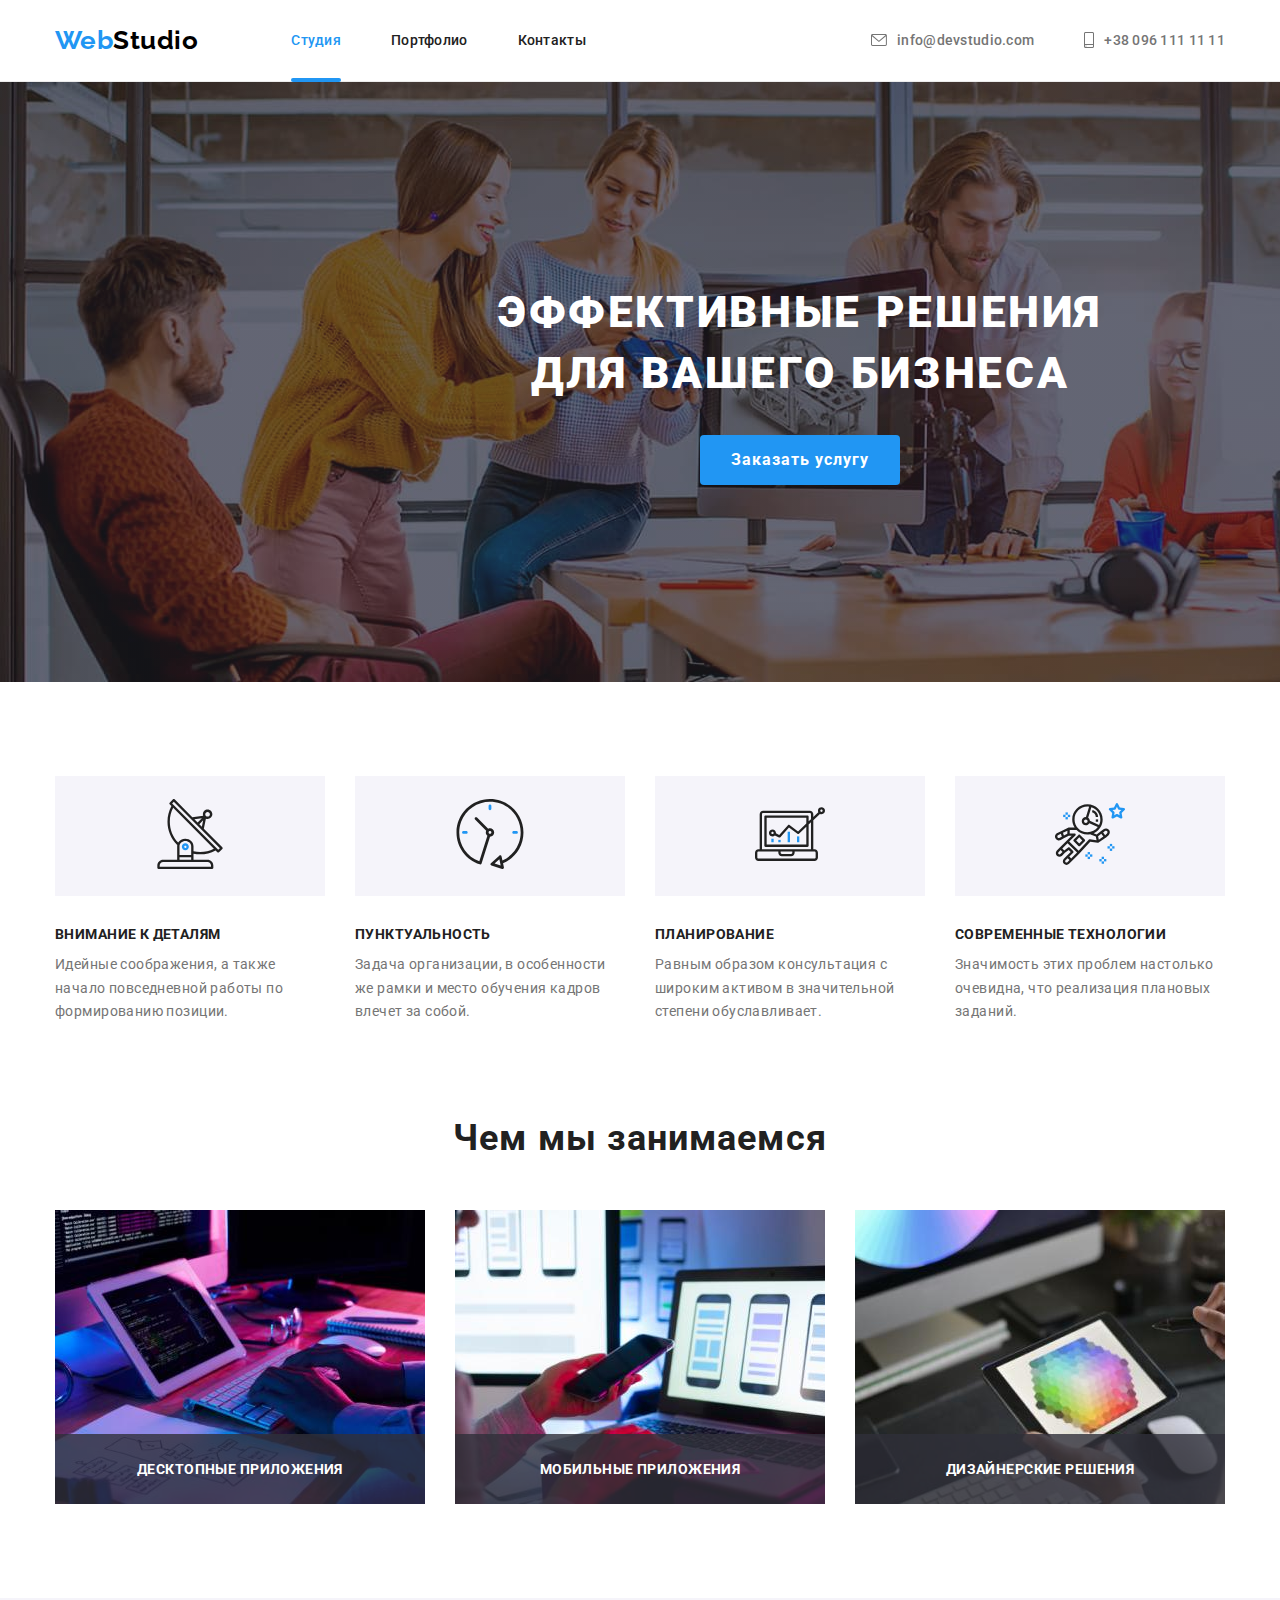
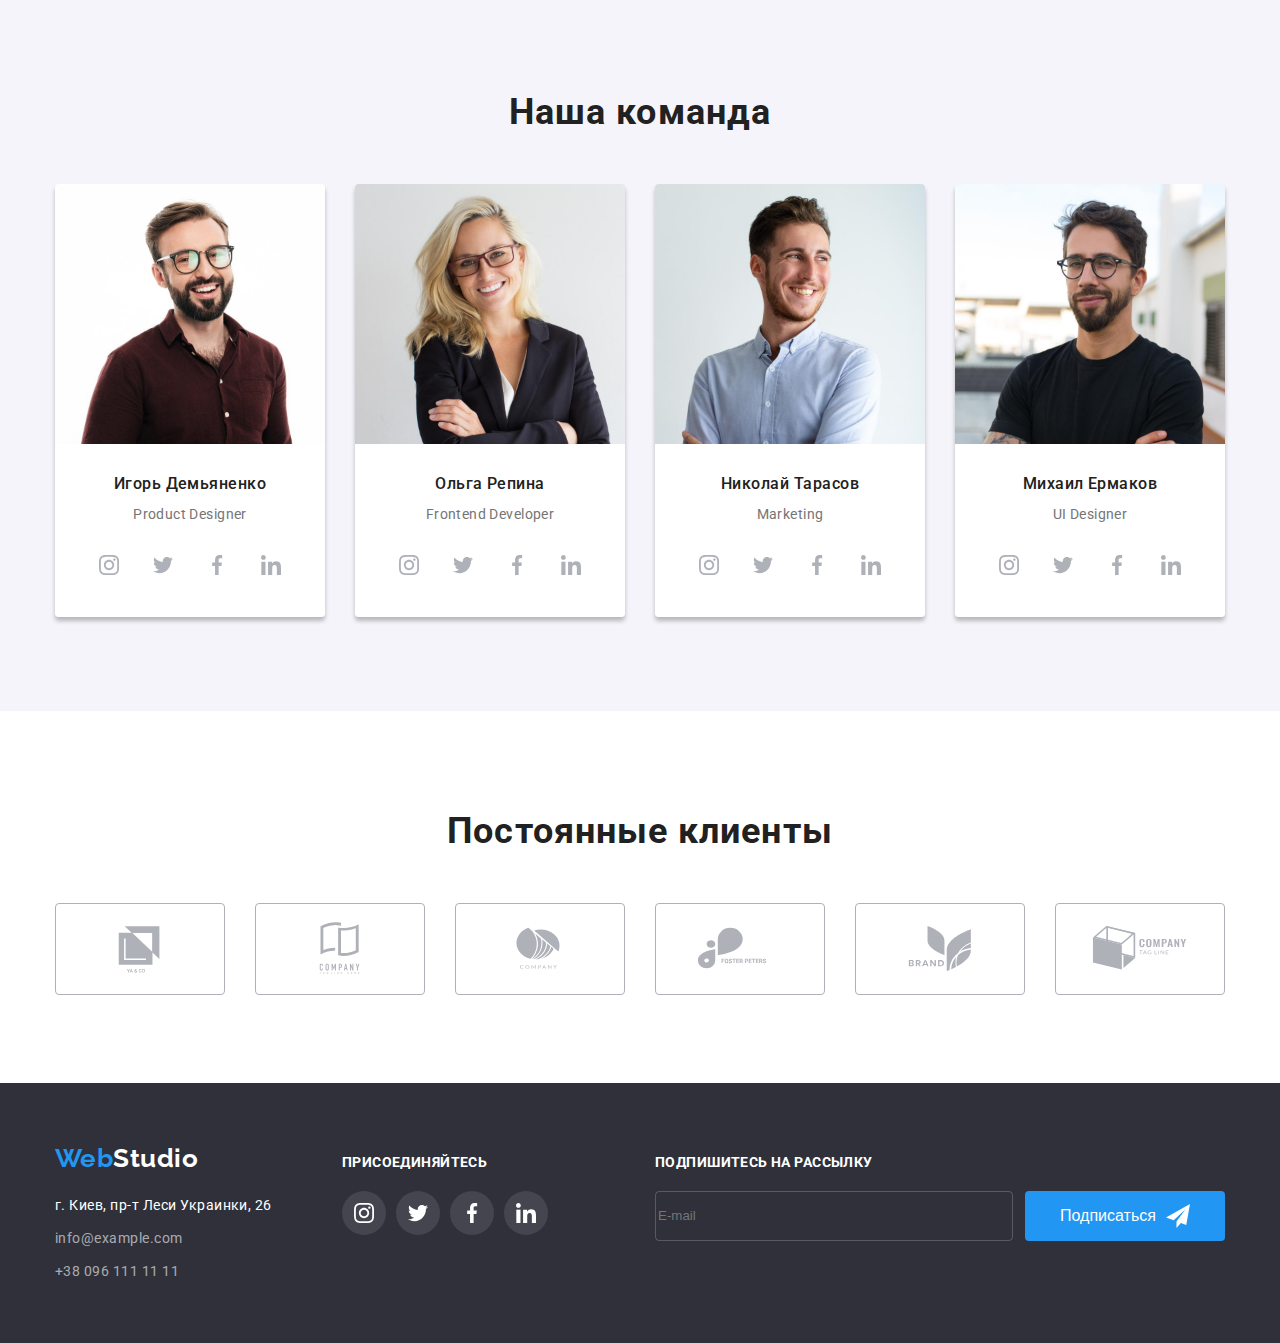
==== index.html @ 4e21cbdd "hw7 *** 1" ====
<!DOCTYPE html>
<html lang="ru">
<head>
  <meta charset="UTF-8">
  <meta http-equiv="X-UA-Compatible" content="IE=edge">
  <meta name="viewport" content="width=device-width, initial-scale=1.0">
  <title>Home work 2</title>
  <link rel="stylesheet" href="https://fonts.googleapis.com/css2?family=Raleway:wght@700&family=Roboto:wght@400;500;700;900&display=swap">
  <link rel="stylesheet" href="https://cdnjs.cloudflare.com/ajax/libs/modern-normalize/1.1.0/modern-normalize.min.css" 
  integrity="sha512-wpPYUAdjBVSE4KJnH1VR1HeZfpl1ub8YT/NKx4PuQ5NmX2tKuGu6U/JRp5y+Y8XG2tV+wKQpNHVUX03MfMFn9Q==" 
  crossorigin="anonymous" referrerpolicy="no-referrer" />
  <link rel="stylesheet" href="./css/main.min.css">
</head>

<body class="page">
  <!--Шапка сайта -->
  <header class="header">
    <div class="container logo-head">
      <a href="./index.html" class="logo link logo-header"
      >Web<span lang="en" class="top-logo">Studio</span>
      </a>
      <nav class="nav">
        <ul class="site-nav list">
          <li class="site-nav__item"> <a href="./index.html" class="site-nav__studio link current"> Студия</a> </li>
          <li class="site-nav__item"> <a href="./portfolio.html" class="site-nav__portfolio link"> Портфолио</a> </li>
          <li class="site-nav__item"> <a href="" class="site-nav__contacts link"> Контакты</a> </li>
        </ul>
      </nav>
      <ul class="auth-nav list">
        <li class="auth-nav__item"> <a href="mailto:info@devstudio.com" 
                target="_blank" rel="noopener noreferrer"
                class="auth-nav__first-mail link"><svg class="mail-icon" width="16" height="12">
                  <use href="./images/icons.svg#icon-envelope"></use>
                </svg> info@devstudio.com</a> 
        </li>
        <li class="auth-nav__item"> <a href="tel:+380961111111" 
                class="auth-nav__phone link"><svg class="phone-icon" width="10" height="16" viewBox="0 0 10 16" fill="none" xmlns="http://www.w3.org/2000/svg">
                  <path
                    d="M8.5 0H1.5C0.672848 0 0 0.672848 0 1.5V14.5C0 15.3272 0.672848 16 1.5 16H8.5C9.32715 16 10 15.3272 10 14.5V1.5C10 0.672848 9.32715 0 8.5 0ZM1.5 1H8.5C8.77588 1 9 1.22412 9 1.5V12H1V1.5C1 1.22412 1.22412 1 1.5 1ZM8.5 15H1.5C1.22412 15 1 14.7759 1 14.5V13H9V14.5C9 14.7759 8.77588 15 8.5 15Z"
                     />
                  <path
                    d="M2.35355 13.7389C2.54882 13.9213 2.54882 14.2169 2.35355 14.3992C2.15828 14.5816 1.84172 14.5816 1.64645 14.3992C1.45118 14.2169 1.45118 13.9213 1.64645 13.7389C1.84172 13.5566 2.15828 13.5566 2.35355 13.7389Z"
                     />
                </svg>  +38 096 111 11 11</a> 
        </li>
      </ul>
    </div>
  </header>

  <!-- ---------- Hero ------ -->
  <main>
    <section class="section hero">
      <div class="container">
        <h1 class="hero__title">
          Эффективные решения
          для вашего бизнеса
        </h1>
        <button type="button" class="hero__button pointer" data-modal-open>Заказать услугу</button>
    </section>

    <!-------------- Особенности-->
    <section class="section property">
      <div class="container">
        <h2 class="visually-hidden">Property</h2>
        <ul class="properties list">
          <li class="item">
            <div class="property-item">
              <div class="property-link">
                <svg class="property-icon" width="70" height="70">
                  <use href="./images/icons.svg#icon-antenna-1"></use>
                </svg>
              </div>
            </div>
            <h3 class="title-description">Внимание к деталям</h3>
            <p class="section-content">Идейные соображения, а также
              начало повседневной работы по
              формированию позиции.
            </p>
          </li>
          <li class="item">
            <div class="property-item">
              <div class="property-link">
                <svg class="property-icon" width="70" height="70">
                  <use href="./images/icons.svg#icon-clock-1"></use>
                </svg>
              </div>
            </div>
            <h3 class="title-description">Пунктуальность</h3>
            <p class="section-content">Задача организации, в особенности
              же рамки и место обучения кадров
              влечет за собой.
            </p>
          </li>
          <li class="item">
            <div class="property-item">
              <div class="property-link">
                <svg class="property-icon" width="70" height="70">
                  <use href="./images/icons.svg#icon-diagram-1"></use>
                </svg>
              </div>
            </div>
            <h3 class="title-description">Планирование</h3>
            <p class="section-content"> Равным образом консультация с
              широким активом в значительной
              степени обуславливает.
            </p>
          </li>
          <li class="item">
            <div class="property-item">
              <div class="property-link">
                <svg class="property-icon" width="70" height="70">
                  <use href="./images/icons.svg#icon-astronaut-1"></use>
                </svg>
              </div>
            </div>
            <h3 class="title-description">Современные технологии</h3>
            <p class="section-content"> Значимость этих проблем настолько
              очевидна, что реализация плановых
              заданий.
            </p>
          </li>
        </ul>
      </div>
    </section>

    <!--------------- Чем занимаемся-->
    <section class="section photos">
      <div class="container">
        <h2 class="section images title-features"> Чем мы занимаемся</h2>
        <ul class="features list">
          <li class="item">
             <img src="./images/firstbox.jpg" width="370" height="294" alt="Рабочий стол"> 
            <div class="features-text-box">
              <p class="features-text">Десктопные приложения</p>
            </div>
          </li>
          <li class="item"> 
            <img src="./images/secondbox.jpg" width="370" height="294" alt="Ноутбук"> 
            <div class="features-text-box">
              <p class="features-text">Мобильные приложения</p>
            </div>
          </li>
          <li class="item">
            <img src="./images/thirdbox.jpg" width="370" height="294" alt="Планшет"> 
            <div class="features-text-box">
              <p class="features-text">Дизайнерские решения</p>
            </div>
          </li>
        </ul>
      </div>
    </section>

    <!---------------- Наша команда-->
    <section class="section team">
      <div class="container">
        <h2 class="section title list-team"> Наша команда</h2>
        <ul class="employees list">
          <li class="item">            
              <img src="./images/demyanenco.jpg" width="270" alt="Фото Демьяненко">
            <div class="signature">

              <h3 class="title-team">Игорь Демьяненко</h3>
              <p lang="en" class="section-content profession">Product Designer</p>
              <ul class="team-social-list list">
                <li class="team-social-item">
                  <a href="" class="social-link">
                    <svg  class="social-icon" width="20" height="20">
                      <use 
                        href="./images/icons.svg#icon-instagram"
                      ></use>
                    </svg>
                  </a>
                </li>
                <li class="team-social-item">
                  <a href="" class="social-link">
                    <svg class="social-icon" width="20" height="20">
                      <use href="./images/icons.svg#icon-twitter"></use>
                    </svg>
                  </a>
                </li>
                <li class="team-social-item">
                  <a href="" class="social-link">
                    <svg class="social-icon" width="20" height="20">
                      <use href="./images/icons.svg#icon-facebook"></use>
                    </svg>
                  </a>
                </li>
                <li class="team-social-item">
                  <a href="" class="social-link">
                    <svg class="social-icon" width="20" height="20">
                      <use href="./images/icons.svg#icon-linkedin"></use>
                    </svg>
                  </a>
                </li>
              </ul>
            </div>
          </li>

          <li class="item">            
              <img src="./images/repina.jpg" width="270" alt="Фото Репина">
            <div class="signature">
              <h3 class="title-team">Ольга Репина</h3>
              <p lang="en" class="section-content profession">Frontend Developer</p>
              <ul class="team-social-list list">
                <li class="team-social-item">
                  <a href="" class="social-link">
                    <svg class="social-icon" width="20" height="20">
                      <use href="./images/icons.svg#icon-instagram"></use>
                    </svg>
                  </a>
                </li>
                <li class="team-social-item">
                  <a href="" class="social-link">
                    <svg class="social-icon" width="20" height="20">
                      <use href="./images/icons.svg#icon-twitter"></use>
                    </svg>
                  </a>
                </li>
                <li class="team-social-item">
                  <a href="" class="social-link">
                    <svg class="social-icon" width="20" height="20">
                      <use href="./images/icons.svg#icon-facebook"></use>
                    </svg>
                  </a>
                </li>
                <li class="team-social-item">
                  <a href="" class="social-link">
                    <svg class="social-icon" width="20" height="20">
                      <use href="./images/icons.svg#icon-linkedin"></use>
                    </svg>
                  </a>
                </li>
              </ul>
            </div>
          </li>

          <li class="item">            
              <img src="./images/tarasov.jpg" width="270" alt="Фото Тарасов">
            <div class="signature">
              <h3 class="title-team">Николай Тарасов</h3>
              <p lang="en" class="section-content profession">Marketing</p>
              <ul class="team-social-list list">
                <li class="team-social-item">
                  <a href="" class="social-link">
                    <svg class="social-icon" width="20" height="20">
                      <use href="./images/icons.svg#icon-instagram"></use>
                    </svg>
                  </a>
                </li>
                <li class="team-social-item">
                  <a href="" class="social-link">
                    <svg class="social-icon" width="20" height="20">
                      <use href="./images/icons.svg#icon-twitter"></use>
                    </svg>
                  </a>
                </li>
                <li class="team-social-item">
                  <a href="" class="social-link">
                    <svg class="social-icon" width="20" height="20">
                      <use href="./images/icons.svg#icon-facebook"></use>
                    </svg>
                  </a>
                </li>
                <li class="team-social-item">
                  <a href="" class="social-link">
                    <svg class="social-icon" width="20" height="20">
                      <use href="./images/icons.svg#icon-linkedin"></use>
                    </svg>
                  </a>
                </li>
              </ul>
            </div>
          </li>

          <li class="item">            
              <img src="./images/ermakov.jpg" width="270" alt="Фото Ермаков">
            <div class="signature">
              <h3 class="title-team">Михаил Ермаков</h3>
              <p lang="en" class="section-content profession">UI Designer</p>
              <ul class="team-social-list list">
                <li class="team-social-item">
                  <a href="" class="social-link">
                    <svg class="social-icon" width="20" height="20">
                      <use href="./images/icons.svg#icon-instagram"></use>
                    </svg>
                  </a>
                </li>
                <li class="team-social-item">
                  <a href="" class="social-link">
                    <svg class="social-icon" width="20" height="20">
                      <use href="./images/icons.svg#icon-twitter"></use>
                    </svg>
                  </a>
                </li>
                <li class="team-social-item">
                  <a href="" class="social-link">
                    <svg class="social-icon" width="20" height="20">
                      <use href="./images/icons.svg#icon-facebook"></use>
                    </svg>
                  </a>
                </li>
                <li class="team-social-item">
                  <a href="" class="social-link">
                    <svg class="social-icon" width="20" height="20">
                      <use href="./images/icons.svg#icon-linkedin"></use>
                    </svg>
                  </a>
                </li>
              </ul>
            </div>
          </li>
        </ul>
      </div>
    </section>
  </main>

  <section class="customers section">
    <div class="container">
      <div class="customers-box">
      <h2 class="title__customers">Постоянные клиенты</h2>
      <ul class="customers__list list">
        <li class="customers__item">
          <a href="" class="customers__link">
            <svg class="customers__icon" width="106" height="60">
              <use href="./images/icons.svg#icon-Logo1"></use>
            </svg>
          </a>
        </li>
        <li class="customers__item">
          <a href="" class="customers__link">
            <svg class="customers__icon" width="106" height="60">
              <use href="./images/icons.svg#icon-Logo2"></use>
            </svg>
          </a>
        </li>
        <li class="customers__item">
          <a href="" class="customers__link">
            <svg class="customers__icon" width="106" height="60">
              <use href="./images/icons.svg#icon-Logo3"></use>
            </svg>
          </a>
        </li>
        <li class="customers__item">
          <a href="" class="customers__link">
            <svg class="customers__icon" width="106" height="60">
              <use href="./images/icons.svg#icon-Logo4"></use>
            </svg>
          </a>
        </li>
        <li class="customers__item">
          <a href="" class="customers__link">
            <svg class="customers__icon" width="106" height="60">
              <use href="./images/icons.svg#icon-Logo5"></use>
            </svg>
          </a>
        </li>
        <li class="customers__item">
          <a href="" class="customers__link">
            <svg class="customers__icon" width="106" height="60">
              <use href="./images/icons.svg#icon-Logo6"></use>
            </svg>
          </a>
        </li>
      </ul>
      </div>
    </div>
  </section>


  <!------------------------------------- Подвал----------->
  <footer class="footer">
    <div class="container bottom">

      <div class="address-box">
        <a href="./index.html" class="logo link logo-footer">Web<span class="down logo link">Studio</span></a>
        <address>
          <ul class="address list">
            <li class="address__item city"> г. Киев, пр-т Леси Украинки, 26 </li>
            <li class="address__item"> <a href="mailto:info@example.com" class="mail link">info@example.com</a> </li>
            <li class="address__item"> <a href="tel:+380961111111" class="phone link"> +38 096 111 11 11</a> </li>
          </ul>
        </address>
      </div>

      <div class="connect">
        <p class="title__connect">присоединяйтесь</p>
        <ul class="team-social-list list">
          <li class="footer-social-item">
            <a href="" class="footer-social-link">
              <svg class="footer-social-icon" width="20" height="20">
                <use href="./images/icons.svg#icon-instagram"></use>
              </svg>
            </a>
          </li>
          <li class="footer-social-item">
            <a href="" class="footer-social-link">
              <svg class="footer-social-icon" width="20" height="20">
                <use href="./images/icons.svg#icon-twitter"></use>
              </svg>
            </a>
          </li>
          <li class="footer-social-item">
            <a href="" class="footer-social-link">
              <svg class="footer-social-icon" width="20" height="20">
                <use href="./images/icons.svg#icon-facebook"></use>
              </svg>
            </a>
          </li>
          <li class="footer-social-item">
            <a href="" class="footer-social-link">
              <svg class="footer-social-icon" width="20" height="20">
                <use href="./images/icons.svg#icon-linkedin"></use>
              </svg>
            </a>
          </li>
        </ul>
      </div>

      <section class="online">
        <p class="title__online">Подпишитесь на рассылку</p>
        <form action="#" class="online-form">
          <input 
            type="email" 
            name="online-mail"
            class="online-input"
            placeholder="E-mail"
            required          
          >
          <button type="submit" class="online-button">
            Подписаться<svg class="online-button-icon"
              width="24"
              height="24"
             ><use
                href="./images/icons.svg#icon-icon-send"
             >
             </use>
            </svg>
          </button>            
        </form>
      </section>


    </div>
  </footer>


<!---------------- Backdrop --------->
  <div class="backdrop is-hidden" data-modal>
    <div class="modal">
      <button type="button" class="modal-close-button" data-modal-close>
        <a href="" class="modal-close-button-link">
          <svg class="icon-close" width="30" height="30">
            <use href="./images/icons.svg#icon-close"></use>
          </svg>
        </a>
      </button>
      <p class="modal-title">Оставьте свои данные, мы вам перезвоним</p>

      <form action="#" class="modal-form">
        <div class="modal-form-field">
          <label for="user-name" class="modal-input-text">Имя</label>
          <div class="modal-input-wrap">
            <input 
              type="text"
              minlength="2"
              name="user-name"
              class="modal-input"
              required
              id="user-name"              
            />
            <svg class="input-icon" width="18" height="18"> 
              <use
                href="./images/icons.svg#icon-person-black-18dp-1"
              ></use>
            </svg>
          </div>
        </div>

        <div class="modal-form-field">
          <label for="user-phone" class="modal-input-text">Телефон</label>
          <div class="modal-input-wrap">
            <input 
              type="tel" 
              name="user-phone" 
              class="modal-input" 
              required 
              id="user-phone" 
            />
            <svg class="input-icon" width="18" height="18">
              <use href="./images/icons.svg#icon-phone-black-18dp-1"></use>
            </svg>
          </div>          
        </div>

        <div class="modal-form-field">
          <label for="user-email" class="modal-input-text">Почта</label>
          <div class="modal-input-wrap">
            <input 
              type="email" 
              name="user-email" 
              class="modal-input" 
              required 
              id="user-email" 
            />
            <svg class="input-icon" width="18" height="18">
              <use href="./images/icons.svg#icon-email-black-18dp-1"></use>
            </svg>
          </div>
        </div>

        <div class="modal-form-field">
          <label for="user-text" class="modal-input-text">Комментарий</label>
          <div class="modal-input-wrap">
            <textarea 
              name="user-text" 
              class="modal-text" 
              required 
              id="user-text" 
              placeholder="Введите текст"
            ></textarea>
          </div>
        </div>

        <div class="modal-form-field check-wrap">
          <input 
            type="checkbox" 
            name="policy"
            id="modal-check"
            class="modal-check visually-hidden"
          />
          <label for="modal-check" 
          class="modal-check-text">
          <span><svg class="icon-check" width="16" height="15">
              <use href="./images/icons.svg#icon-check"></use>
            </svg>
          </span>
           <p class="modal-check-text">
               Соглашаюсь с рассылкой и принимаю  </p>
           <a href="" class="modal-check-link link"> Условия договора</a>

          </label>
        </div>

        <button type="submit" class="modal-submit-button">
          Отправить
        </button>

      </form>
    </div>
  </div>

  <script src="./js/modal.js"></script>
</body>
</html>
---- css/main.min.css ----
:root{--primary-text-color: #757575;--title-text-color: #212121;--accent-color: #ffffff;--background-color: #f5f4fa;--accent-text-color: #2196f3;--background-hero: #2f303a;--address-color: #c4c4c4;--logo-color: #000000;--header-border: #ececec;--address-color: rgba(255, 255, 255, 0.6);--social-link-color: #afb1b8;--button-shadow: rgba(0, 0, 0, 0.25);--footer-social-link-color: rgba(255, 255, 255, 0.1);--input-form-border: rgba(255, 255, 255, 0.2);--time-duration: 500ms;--features-background-color: rgba(47, 48, 58, 0.8);--top-box-color: rgba(33, 150, 243, 0.9);--backdrop-color: rgba(0, 0, 0, 0.2)}.visually-hidden{position:absolute;width:1px;height:1px;margin:-1px;border:0;padding:0;white-space:nowrap;clip-path:inset(100%);clip:rect(0 0 0 0);overflow:hidden}html{box-sizing:border-box}*,*::before,*::after{box-sizing:inherit}input:-webkit-autofill,input:-webkit-autofill:hover,input:-webkit-autofill:focus,input:-webkit-autofill:active{transition:background-color 5000s ease-in-out 0s;-webkit-box-shadow:0 0 0px 1000px #fff inset}p,h1,h2,h3,h4,h5,h6{margin:0}img{display:block;max-width:100%;height:auto}.list{list-style:none;padding:0;margin:0}.page{margin:0;background-color:var(--accent-color);color:var(--primary-text-color);font-family:Roboto, sans-serif;font-style:normal;letter-spacing:0.03em}.container{text-align:center;width:1200px;margin:0px auto;padding:0 15px}.title{color:var(--title-text-color);font-weight:700;font-size:18px;line-height:2;letter-spacing:0.06em}.team-social-list{display:flex;justify-content:center}.team-social-item{background-color:var(--accent-color);width:44px;height:44px;border-radius:50%;transition:background-color var(--time-duration) cubic-bezier(0.4, 0, 0.2, 1)}.team-social-item+.team-social-item{margin-left:10px}.social-link{width:100%;height:100%;display:flex;align-items:center;justify-content:center;border-radius:50%;transition:color var(--time-duration) cubic-bezier(0.4, 0, 0.2, 1),background-color var(--time-duration) cubic-bezier(0.4, 0, 0.2, 1)}.social-link:hover,.social-link:focus{background-color:var(--accent-text-color)}.social-link:hover .social-icon,.social-link:focus .social-icon{fill:var(--accent-color)}.social-icon{fill:var(--social-link-color);transition:fill var(--time-duration) cubic-bezier(0.4, 0, 0.2, 1)}.customers{justify-content:center;padding-top:100px;padding-bottom:88px}.title__customers{color:var(--title-text-color);font-weight:700;font-size:36px;line-height:1.16;letter-spacing:.03em;margin-bottom:50px}.customers__list{display:flex;justify-content:center}.customers__item{background-color:var(--accent-color);width:170px;height:92px;border:1px solid var(--social-link-color);box-sizing:border-box;border-radius:4px;transition:color var(--time-duration) cubic-bezier(0.4, 0, 0.2, 1)}.customers__item:hover,.customers__item:focus{border:1px solid var(--accent-text-color);box-sizing:border-box;border-radius:4px}.customers__item+.customers__item{margin-left:30px}.customers__link{width:100%;height:100%;display:flex;align-items:center;justify-content:center;transition:color var(--time-duration) cubic-bezier(0.4, 0, 0.2, 1)}.customers__link:hover,.customers__link:focus{background-color:var(--accent-color)}.customers__link:hover .customers__icon,.customers__link:focus .customers__icon{fill:var(--accent-text-color)}.customers__icon{fill:var(--social-link-color);transition:fill var(--time-duration) cubic-bezier(0.4, 0, 0.2, 1)}.header{border-bottom:1px solid var(--header-border)}.logo-head{display:flex;align-items:center}.link{text-decoration:none;color:inherit;transition:color var(--time-duration) cubic-bezier(0.4, 0, 0.2, 1)}.logo{color:var(--accent-text-color);font-weight:700;font-size:26px;line-height:1.2;font-family:Raleway, sans-serif;transition:color var(--time-duration) cubic-bezier(0.4, 0, 0.2, 1)}.logo:hover{color:var(--accent-text-color)}.top-logo{color:var(--logo-color)}.logo-header .logo{padding-top:24px;padding-bottom:24px}.down,.city{color:var(--accent-color)}.nav{margin-left:93px}.site-nav{display:flex;color:var(--title-text-color);font-weight:500;font-size:14px;line-height:1.2;letter-spacing:.02em;transition:color var(--time-duration) cubic-bezier(0.4, 0, 0.2, 1)}.site-nav__item+.site-nav__item{margin-left:50px}.site-nav__studio,.site-nav__portfolio,.site-nav__contacts{color:var(--title-text-color);padding-top:32px;padding-bottom:32px;display:block;transition:color var(--time-duration) cubic-bezier(0.4, 0, 0.2, 1)}.site-nav .link{position:relative}.site-nav .link:hover,.site-nav .link:focus,.site-nav .link.current{color:var(--accent-text-color)}.site-nav .link.current::after{position:absolute;content:"";width:100%;height:4px;background-color:var(--accent-text-color);left:0;bottom:-1px;box-sizing:border-box;border-radius:2px}.auth-nav{display:flex;margin-left:auto;transition:color var(--time-duration) cubic-bezier(0.4, 0, 0.2, 1)}.auth-nav__item+.auth-nav__item{margin-left:50px}.auth-nav__mail,.auth-nav__phone,.auth-nav__first-mail{display:flex;align-items:center;color:var(--primary-text-color);font-weight:500;font-size:14px;line-height:1.2;letter-spacing:.02em;padding:32px 0;transition:color var(--time-duration) cubic-bezier(0.4, 0, 0.2, 1)}.auth-nav .link:hover,.auth-nav .link:focus{color:var(--accent-text-color)}.auth-nav .link:hover .mail-icon,.auth-nav .link:focus .mail-icon,.auth-nav .link:hover .phone-icon,.auth-nav .link:focus .phone-icon{fill:var(--accent-text-color)}.mail-icon,.phone-icon{fill:currentColor;margin-right:10px;transition:fill var(--time-duration) cubic-bezier(0.4, 0, 0.2, 1)}.hero{padding-top:200px;padding-bottom:200px;background-color:var(--background-hero);background-image:linear-gradient(rgba(47,48,58,0.4), rgba(47,48,58,0.4)),url(../images/hero-bg.jpg);width:1600px;height:600px;background-repeat:no-repeat;background-position:50% 50%;background-size:cover;margin:0 auto}.hero__title{color:var(--accent-color);font-weight:900;font-size:44px;line-height:1.4;letter-spacing:.06em;width:696px;margin:0 auto 30px;text-transform:uppercase}.hero__button{color:var(--accent-color);font-weight:700;font-size:16px;line-height:1.9;letter-spacing:.06em;text-align:center;width:200px;height:50px;border-radius:4px;border:0;background-color:var(--accent-text-color);font-family:Roboto, sans-serif;cursor:pointer}.employees{display:flex}.employees .item{border-radius:4px;box-shadow:0 4px 4px 0 var(--button-shadow);overflow:hidden}.employees .item+.item{margin-left:30px}.property{padding-bottom:94px;padding-top:94px}.properties{display:flex}.properties .item{margin-right:30px;width:270px}.properties .item:last-child{margin-right:0}.property-item{display:flex;align-items:center;justify-content:center;background-color:var(--background-color);width:270px;height:120px;margin-bottom:30px}.title-features{display:inline;margin-right:auto;margin-bottom:50px}.photos{padding-bottom:94px}.features{display:flex}.features .item{position:relative}.features .item+.item{margin-left:30px}.features-text{color:var(--accent-color);font-weight:700;font-size:14px;line-height:1.2;letter-spacing:.03em;text-transform:uppercase}.features-text-box{position:absolute;background-color:var(--features-background-color);width:370px;height:70px;bottom:0;display:flex;align-items:center;justify-content:center}.projects{display:flex;flex-wrap:wrap;padding-left:0;padding-right:0;transition:color var(--time-duration) cubic-bezier(0.4, 0, 0.2, 1)}.projects .item{text-align:left;width:370px;height:404px;margin-right:30px;transition:color var(--time-duration) cubic-bezier(0.4, 0, 0.2, 1),box-shadow var(--time-duration) cubic-bezier(0.4, 0, 0.2, 1)}.projects .project-wrap:hover,.projects .project-wrap:focus{box-shadow:0 4px 4px 0 var(--button-shadow)}.project-wrap{display:block;transition:box-shadow var(--time-duration) cubic-bezier(0.4, 0, 0.2, 1)}.project-wrap:hover .project-top-text,.project-wrap:focus .project-top-text{transform:translateY(0)}.projects .item:nth-child(3n){margin-right:0}.projects .item:nth-child(n+3){margin-bottom:30px}.projects .item:nth-last-child(-n+3){margin-bottom:0}.project-item-wrap{position:relative;overflow:hidden}.project-top-text{position:absolute;top:0;left:0;height:100%;color:var(--accent-color);font-size:18px;line-height:1.55;letter-spacing:.03em;background-color:var(--top-box-color);padding:63px 24px;transform:translateY(101%);transition:transform var(--time-duration)}.address .link{color:var(--address-color)}.address .link:focus,.address .link:hover{color:var(--accent-text-color)}.footer{display:flex;padding-top:60px;padding-bottom:60px;background-color:var(--background-hero)}.bottom{display:flex;text-align:left}.footer .bottom{align-items:baseline}.page{color:var(--address-color)}.footer .mail,.footer .phone,.footer .city{font-weight:400;font-size:14px;line-height:1.7;font-style:normal;display:block}.address__item{margin-bottom:9px}.address__item:last-child{margin-bottom:0}.bottom .logo{display:flex}.logo-footer{margin-bottom:20px}.connect{margin-left:70px}.title__connect,.title__online{color:var(--accent-color);font-weight:700;font-size:14px;line-height:1.2;letter-spacing:.03em;margin-bottom:20px;text-transform:uppercase}.footer-social-item{border-radius:50%;width:44px;height:44px;transition:background-color var(--time-duration) cubic-bezier(0.4, 0, 0.2, 1)}.footer-social-link{width:100%;height:100%;display:flex;align-items:center;justify-content:center;border-radius:50%;transition:background-color var(--time-duration) cubic-bezier(0.4, 0, 0.2, 1);background-color:var(--footer-social-link-color)}.footer-social-link:hover,.footer-social-link:focus{background-color:var(--accent-text-color)}.footer-social-link:hover .footer-social-icon,.footer-social-link:focus .footer-social-icon{fill:var(--accent-color)}.footer-social-item+.footer-social-item{margin-left:10px}.footer-social-icon{fill:var(--accent-color);transition:fill var(--time-duration) cubic-bezier(0.4, 0, 0.2, 1)}.online{margin-left:auto}.online-input{background-color:transparent;width:358px;height:50px;border:1px solid var(--input-form-border);border-radius:4px;outline:none;background-color:transparent;color:var(--accent-color);transition:border-color var(--time-duration) cubic-bezier(0.4, 0, 0.2, 1)}.online-form{display:flex;align-items:center;justify-content:center}.online-title{color:var(--accent-color);font-weight:700;font-size:14px;line-height:1.2;letter-spacing:.03em;margin-bottom:20px;text-transform:uppercase}.online-button{display:flex;align-items:center;justify-content:center;border-radius:4px;padding:6px 22px;border:0;margin-left:12px;background-color:var(--accent-text-color);color:var(--accent-color);font-weight:500;font-size:16px;line-height:1.6;width:200px;height:50px;cursor:pointer;transition:color var(--time-duration) cubic-bezier(0.4, 0, 0.2, 1),background-color var(--time-duration) cubic-bezier(0.4, 0, 0.2, 1)}.online-button-icon{margin-left:10px;transition:fill var(--time-duration) cubic-bezier(0.4, 0, 0.2, 1)}.section .images{display:block}.section .customers-title,.section .images,.section .list-team{color:var(--title-text-color);font-weight:700;font-size:36px;line-height:1.16;letter-spacing:.03em;text-align:center}.section .list-team{margin-bottom:50px}.signature{background-color:var(--accent-color);padding:30px}.title-description{margin-bottom:10px;text-align:left;color:var(--title-text-color);font-weight:700;font-size:14px;line-height:1.2;letter-spacing:.03em;text-transform:uppercase}.title{color:var(--title-text-color);letter-spacing:0.06em}.title-team{color:var(--title-text-color);font-weight:500;font-size:16px;line-height:1.2;text-align:center;margin-bottom:10px}.section-content{text-align:left;color:var(--primary-text-color);font-weight:400;font-size:14px;line-height:1.71;letter-spacing:.03em}.profession{text-align:center;margin-bottom:16px}.team{background-color:var(--background-color);padding-bottom:94px;padding-top:94px}.portfolio-section{padding:94px 0;transition:color var(--time-duration) cubic-bezier(0.4, 0, 0.2, 1)}.portfolio-btns{display:flex;align-items:center;justify-content:center;margin-bottom:50px}.portfolio-btns .current{background-color:var(--accent-text-color);color:var(--accent-color);box-shadow:0 4px 4px 0 var(--button-shadow)}.btns-list:first-child{margin-left:0}.btns-list{margin-left:8px;transition:background-color var(--time-duration) cubic-bezier(0.4, 0, 0.2, 1)}.portfolio-button{border-radius:4px;padding:6px 22px;border:0;background-color:var(--background-color);color:var(--title-text-color);font-weight:500;font-size:16px;line-height:1.6;cursor:pointer;transition:color var(--time-duration) cubic-bezier(0.4, 0, 0.2, 1),background-color var(--time-duration) cubic-bezier(0.4, 0, 0.2, 1),box-shadow var(--time-duration) cubic-bezier(0.4, 0, 0.2, 1)}.portfolio-button:hover,.portfolio-button:focus,.portfolio-button:active{background-color:var(--accent-text-color);color:var(--accent-color);box-shadow:0 4px 4px 0 var(--button-shadow)}.title .sites{font-weight:700;font-size:18px;line-height:2;letter-spacing:.06em;margin-bottom:4px}.description-photo{padding:20px 24px;border:1px solid var(--header-border);border-top:0}.section .content{color:var(--primary-text-color);font-size:16px;line-height:1.87}.backdrop{position:fixed;width:100vw;height:100vh;background-color:var(--backdrop-color);top:0;left:0;transition:opacity var(--time-duration),visibility var(--time-duration)}.modal{position:absolute;padding:40px;top:50%;left:50%;transform:rotate(0) translate(-50%, -50%);transition:transform var(--time-duration);width:528px;height:581px;background-color:var(--background-color);border-radius:5px}.modal-form{margin-top:30px}.modal-form-field{margin-bottom:10px}.modal-form-field:last-child{margin-bottom:0}.modal-input-wrap{position:relative}.modal-input-text{color:var(--logo-color);font-size:12px;display:block;margin-bottom:5px}.modal-input{display:block;width:100%;height:40px;border:1px solid;border-color:var(--input-form-border);border-radius:4px;padding-left:48px;padding-right:31px;outline:none;background-color:transparent;transition:border-color var(--time-duration) cubic-bezier(0.4, 0, 0.2, 1);color:var(--logo-color)}.modal-input:focus+.input-icon,.modal-input:hover+.input-icon{fill:var(--accent-text-color)}.modal-input:hover,.modal-input:focus{border-color:var(--accent-text-color)}.modal-text{display:block;width:100%;height:100px;border:1px solid var(--input-form-border);border-radius:4px;outline:none;padding:10px;resize:none;background-color:transparent;color:var(--logo-color);transition:border-color var(--time-duration) cubic-bezier(0.4, 0, 0.2, 1)}.modal-text:focus,.modal-text:hover{border-color:var(--accent-text-color)}.input-icon{position:absolute;top:50%;transform:translateY(-50%);left:12px;transition:fill var(--time-duration) cubic-bezier(0.4, 0, 0.2, 1)}.icon-close{transition:fill var(--time-duration) cubic-bezier(0.4, 0, 0.2, 1)}.modal-close-button-link:hover .icon-close{fill:var(--accent-text-color)}.modal-close-button{position:absolute;top:8px;right:8px;width:30px;height:30px;background-color:transparent;border-radius:50%;border:1px solid var(--address-color);display:flex;align-items:center;justify-content:center;transition:fill var(--time-duration) cubic-bezier(0.4, 0, 0.2, 1)}.modal-close-button:hover,.modal-close-button:focus{fill:var(--accent-text-color)}.modal-title{position:absolute;color:var(--title-text-color);font-weight:700;font-size:20px;line-height:1.15;letter-spacing:.03em;text-align:center;margin-bottom:12px}.modal-submit-button{display:flex;align-items:center;justify-content:center;border-radius:4px;border:0;background-color:var(--accent-text-color);color:var(--accent-color);font-weight:500;font-size:16px;line-height:1.6;width:200px;height:50px;cursor:pointer;transition:color var(--time-duration) cubic-bezier(0.4, 0, 0.2, 1),background-color var(--time-duration) cubic-bezier(0.4, 0, 0.2, 1);margin:30px auto}.check-wrap{margin-top:20px}.modal-check-text{display:flex;align-items:center;color:var(--primary-text-color);font-weight:400;font-size:14px;line-height:1.71;letter-spacing:.03em}.modal-check-text span{width:16px;height:15px;border:2px solid var(--logo-color);margin-right:5px;border-radius:2px;display:flex;align-items:center;justify-content:center}.modal-check:checked+.modal-check-text span{background-color:var(--accent-color);border:none}.modal-check-link{color:var(--accent-text-color);font-weight:400;font-size:14px;line-height:1.71;letter-spacing:.03em;text-decoration-line:underline;padding-left:5px}.modal-check:checked+.modal-check-text .icon-check{fill:var(--accent-text-color)}.icon-check{fill:transparent}.is-hidden{visibility:hidden;opacity:0;pointer-events:none}.backdrop.is-hidden .modal{transform:rotate(90deg)}
/*# sourceMappingURL=main.min.css.map */
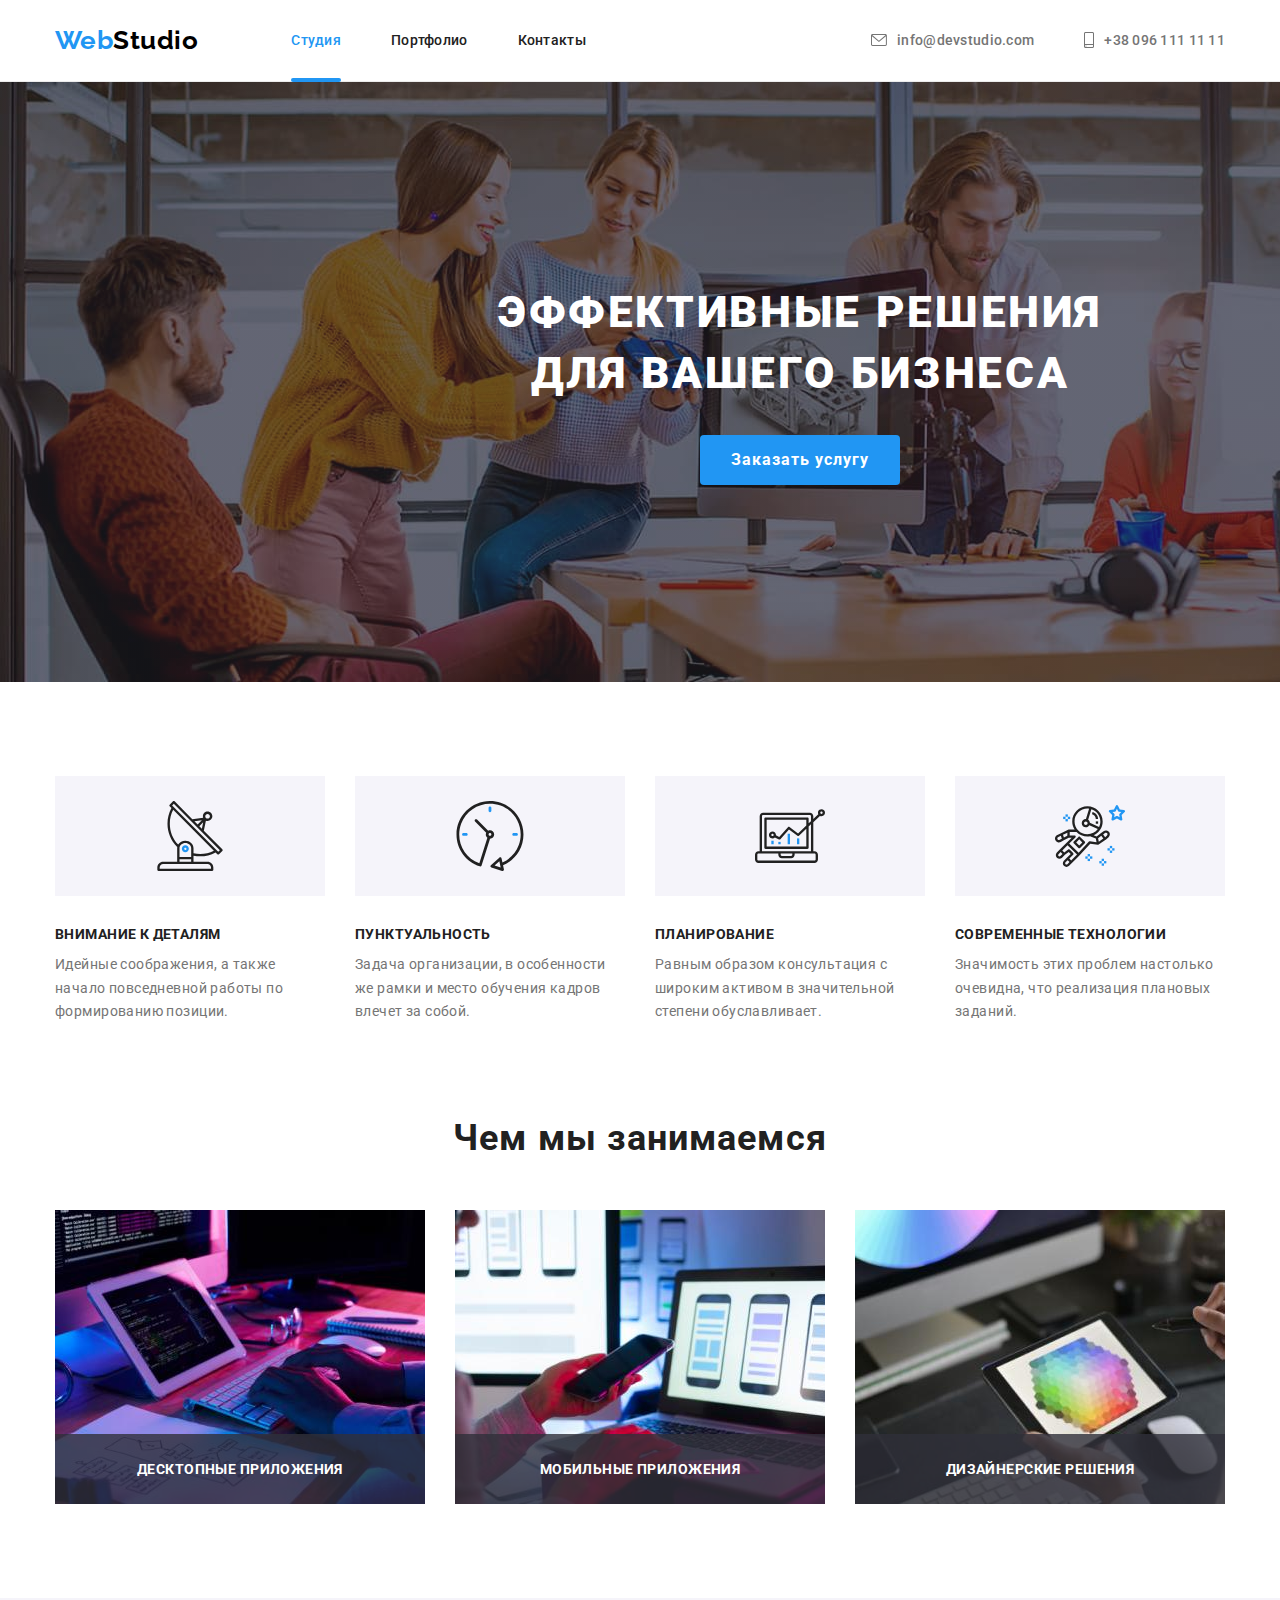
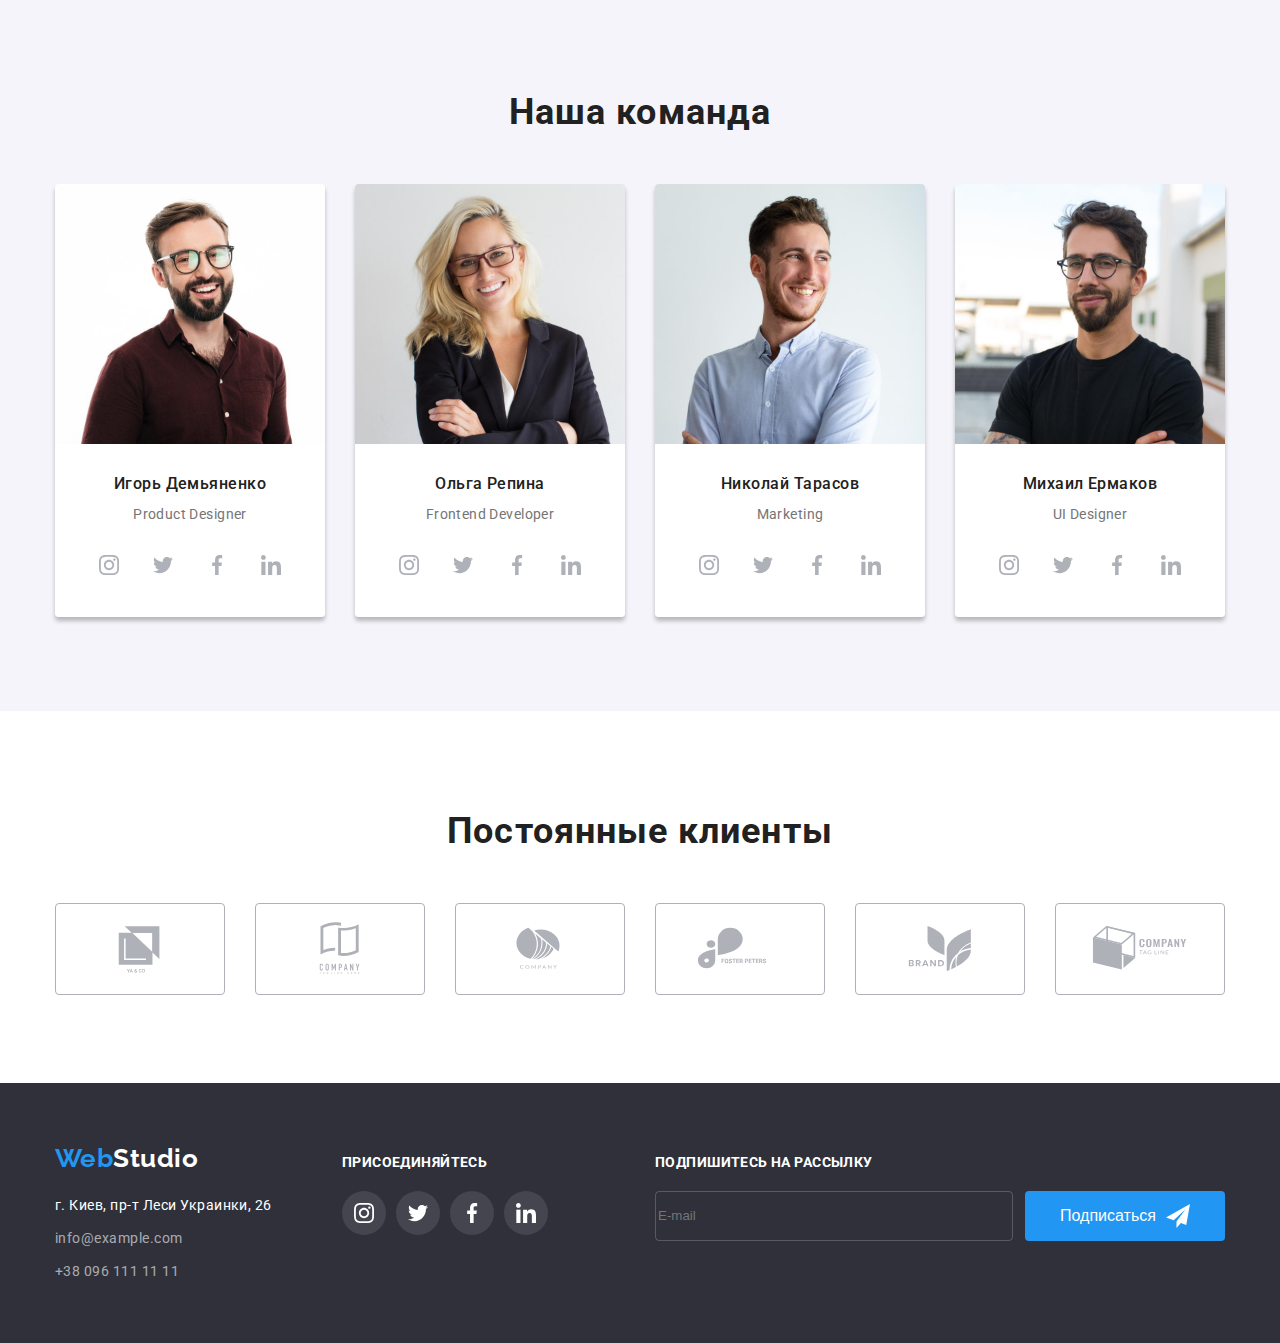
==== commit 24a26e97: "hw7 **2" ====
--- a/index.html
+++ b/index.html
@@ -62,28 +62,24 @@
     <section class="section property">
       <div class="container">
         <h2 class="visually-hidden">Property</h2>
-        <ul class="properties list">
-          <li class="item">
-            <div class="property-item">
-              <div class="property-link">
+        <ul class="differences list">
+          <li class="differences__item">
+            <div class="property__item">
                 <svg class="property-icon" width="70" height="70">
                   <use href="./images/icons.svg#icon-antenna-1"></use>
                 </svg>
-              </div>
-            </div>
+             </div>
             <h3 class="title-description">Внимание к деталям</h3>
             <p class="section-content">Идейные соображения, а также
               начало повседневной работы по
               формированию позиции.
             </p>
           </li>
-          <li class="item">
-            <div class="property-item">
-              <div class="property-link">
+          <li class="differences__item">
+            <div class="property__item">
                 <svg class="property-icon" width="70" height="70">
                   <use href="./images/icons.svg#icon-clock-1"></use>
                 </svg>
-              </div>
             </div>
             <h3 class="title-description">Пунктуальность</h3>
             <p class="section-content">Задача организации, в особенности
@@ -91,13 +87,11 @@
               влечет за собой.
             </p>
           </li>
-          <li class="item">
-            <div class="property-item">
-              <div class="property-link">
+          <li class="differences__item">
+            <div class="property__item">
                 <svg class="property-icon" width="70" height="70">
                   <use href="./images/icons.svg#icon-diagram-1"></use>
                 </svg>
-              </div>
             </div>
             <h3 class="title-description">Планирование</h3>
             <p class="section-content"> Равным образом консультация с
@@ -105,13 +99,11 @@
               степени обуславливает.
             </p>
           </li>
-          <li class="item">
-            <div class="property-item">
-              <div class="property-link">
+          <li class="differences__item">
+            <div class="property__item">
                 <svg class="property-icon" width="70" height="70">
                   <use href="./images/icons.svg#icon-astronaut-1"></use>
                 </svg>
-              </div>
             </div>
             <h3 class="title-description">Современные технологии</h3>
             <p class="section-content"> Значимость этих проблем настолько
@@ -161,33 +153,33 @@
 
               <h3 class="title-team">Игорь Демьяненко</h3>
               <p lang="en" class="section-content profession">Product Designer</p>
-              <ul class="team-social-list list">
-                <li class="team-social-item">
-                  <a href="" class="social-link">
-                    <svg  class="social-icon" width="20" height="20">
+              <ul class="team-social__list list">
+                <li class="team-social__item">
+                  <a href="" class="social__link">
+                    <svg  class="social__icon" width="20" height="20">
                       <use 
                         href="./images/icons.svg#icon-instagram"
                       ></use>
                     </svg>
                   </a>
                 </li>
-                <li class="team-social-item">
-                  <a href="" class="social-link">
-                    <svg class="social-icon" width="20" height="20">
+                <li class="team-social__item">
+                  <a href="" class="social__link">
+                    <svg class="social__icon" width="20" height="20">
                       <use href="./images/icons.svg#icon-twitter"></use>
                     </svg>
                   </a>
                 </li>
-                <li class="team-social-item">
-                  <a href="" class="social-link">
-                    <svg class="social-icon" width="20" height="20">
+                <li class="team-social__item">
+                  <a href="" class="social__link">
+                    <svg class="social__icon" width="20" height="20">
                       <use href="./images/icons.svg#icon-facebook"></use>
                     </svg>
                   </a>
                 </li>
-                <li class="team-social-item">
-                  <a href="" class="social-link">
-                    <svg class="social-icon" width="20" height="20">
+                <li class="team-social__item">
+                  <a href="" class="social__link">
+                    <svg class="social__icon" width="20" height="20">
                       <use href="./images/icons.svg#icon-linkedin"></use>
                     </svg>
                   </a>
@@ -201,31 +193,31 @@
             <div class="signature">
               <h3 class="title-team">Ольга Репина</h3>
               <p lang="en" class="section-content profession">Frontend Developer</p>
-              <ul class="team-social-list list">
-                <li class="team-social-item">
-                  <a href="" class="social-link">
-                    <svg class="social-icon" width="20" height="20">
+              <ul class="team-social__list list">
+                <li class="team-social__item">
+                  <a href="" class="social__link">
+                    <svg class="social__icon" width="20" height="20">
                       <use href="./images/icons.svg#icon-instagram"></use>
                     </svg>
                   </a>
                 </li>
-                <li class="team-social-item">
-                  <a href="" class="social-link">
-                    <svg class="social-icon" width="20" height="20">
+                <li class="team-social__item">
+                  <a href="" class="social__link">
+                    <svg class="social__icon" width="20" height="20">
                       <use href="./images/icons.svg#icon-twitter"></use>
                     </svg>
                   </a>
                 </li>
-                <li class="team-social-item">
-                  <a href="" class="social-link">
-                    <svg class="social-icon" width="20" height="20">
+                <li class="team-social__item">
+                  <a href="" class="social__link">
+                    <svg class="social__icon" width="20" height="20">
                       <use href="./images/icons.svg#icon-facebook"></use>
                     </svg>
                   </a>
                 </li>
-                <li class="team-social-item">
-                  <a href="" class="social-link">
-                    <svg class="social-icon" width="20" height="20">
+                <li class="team-social__item">
+                  <a href="" class="social__link">
+                    <svg class="social__icon" width="20" height="20">
                       <use href="./images/icons.svg#icon-linkedin"></use>
                     </svg>
                   </a>
@@ -239,31 +231,31 @@
             <div class="signature">
               <h3 class="title-team">Николай Тарасов</h3>
               <p lang="en" class="section-content profession">Marketing</p>
-              <ul class="team-social-list list">
-                <li class="team-social-item">
-                  <a href="" class="social-link">
-                    <svg class="social-icon" width="20" height="20">
+              <ul class="team-social__list list">
+                <li class="team-social__item">
+                  <a href="" class="social__link">
+                    <svg class="social__icon" width="20" height="20">
                       <use href="./images/icons.svg#icon-instagram"></use>
                     </svg>
                   </a>
                 </li>
-                <li class="team-social-item">
-                  <a href="" class="social-link">
-                    <svg class="social-icon" width="20" height="20">
+                <li class="team-social__item">
+                  <a href="" class="social__link">
+                    <svg class="social__icon" width="20" height="20">
                       <use href="./images/icons.svg#icon-twitter"></use>
                     </svg>
                   </a>
                 </li>
-                <li class="team-social-item">
-                  <a href="" class="social-link">
-                    <svg class="social-icon" width="20" height="20">
+                <li class="team-social__item">
+                  <a href="" class="social__link">
+                    <svg class="social__icon" width="20" height="20">
                       <use href="./images/icons.svg#icon-facebook"></use>
                     </svg>
                   </a>
                 </li>
-                <li class="team-social-item">
-                  <a href="" class="social-link">
-                    <svg class="social-icon" width="20" height="20">
+                <li class="team-social__item">
+                  <a href="" class="social__link">
+                    <svg class="social__icon" width="20" height="20">
                       <use href="./images/icons.svg#icon-linkedin"></use>
                     </svg>
                   </a>
@@ -277,31 +269,31 @@
             <div class="signature">
               <h3 class="title-team">Михаил Ермаков</h3>
               <p lang="en" class="section-content profession">UI Designer</p>
-              <ul class="team-social-list list">
-                <li class="team-social-item">
-                  <a href="" class="social-link">
-                    <svg class="social-icon" width="20" height="20">
+              <ul class="team-social__list list">
+                <li class="team-social__item">
+                  <a href="" class="social__link">
+                    <svg class="social__icon" width="20" height="20">
                       <use href="./images/icons.svg#icon-instagram"></use>
                     </svg>
                   </a>
                 </li>
-                <li class="team-social-item">
-                  <a href="" class="social-link">
-                    <svg class="social-icon" width="20" height="20">
+                <li class="team-social__item">
+                  <a href="" class="social__link">
+                    <svg class="social__icon" width="20" height="20">
                       <use href="./images/icons.svg#icon-twitter"></use>
                     </svg>
                   </a>
                 </li>
-                <li class="team-social-item">
-                  <a href="" class="social-link">
-                    <svg class="social-icon" width="20" height="20">
+                <li class="team-social__item">
+                  <a href="" class="social__link">
+                    <svg class="social__icon" width="20" height="20">
                       <use href="./images/icons.svg#icon-facebook"></use>
                     </svg>
                   </a>
                 </li>
-                <li class="team-social-item">
-                  <a href="" class="social-link">
-                    <svg class="social-icon" width="20" height="20">
+                <li class="team-social__item">
+                  <a href="" class="social__link">
+                    <svg class="social__icon" width="20" height="20">
                       <use href="./images/icons.svg#icon-linkedin"></use>
                     </svg>
                   </a>
@@ -384,7 +376,7 @@
 
       <div class="connect">
         <p class="title__connect">присоединяйтесь</p>
-        <ul class="team-social-list list">
+        <ul class="team-social__list list">
           <li class="footer-social-item">
             <a href="" class="footer-social-link">
               <svg class="footer-social-icon" width="20" height="20">
@@ -457,7 +449,7 @@
       <p class="modal-title">Оставьте свои данные, мы вам перезвоним</p>
 
       <form action="#" class="modal-form">
-        <div class="modal-form-field">
+        <div class="modal-form__field">
           <label for="user-name" class="modal-input-text">Имя</label>
           <div class="modal-input-wrap">
             <input 
@@ -476,7 +468,7 @@
           </div>
         </div>
 
-        <div class="modal-form-field">
+        <div class="modal-form__field">
           <label for="user-phone" class="modal-input-text">Телефон</label>
           <div class="modal-input-wrap">
             <input 
@@ -492,7 +484,7 @@
           </div>          
         </div>
 
-        <div class="modal-form-field">
+        <div class="modal-form__field">
           <label for="user-email" class="modal-input-text">Почта</label>
           <div class="modal-input-wrap">
             <input 
@@ -508,7 +500,7 @@
           </div>
         </div>
 
-        <div class="modal-form-field">
+        <div class="modal-form__field">
           <label for="user-text" class="modal-input-text">Комментарий</label>
           <div class="modal-input-wrap">
             <textarea 
@@ -521,7 +513,7 @@
           </div>
         </div>
 
-        <div class="modal-form-field check-wrap">
+        <div class="modal-form__field check-wrap">
           <input 
             type="checkbox" 
             name="policy"
--- a/css/main.min.css
+++ b/css/main.min.css
@@ -1,2 +1,2 @@
-:root{--primary-text-color: #757575;--title-text-color: #212121;--accent-color: #ffffff;--background-color: #f5f4fa;--accent-text-color: #2196f3;--background-hero: #2f303a;--address-color: #c4c4c4;--logo-color: #000000;--header-border: #ececec;--address-color: rgba(255, 255, 255, 0.6);--social-link-color: #afb1b8;--button-shadow: rgba(0, 0, 0, 0.25);--footer-social-link-color: rgba(255, 255, 255, 0.1);--input-form-border: rgba(255, 255, 255, 0.2);--time-duration: 500ms;--features-background-color: rgba(47, 48, 58, 0.8);--top-box-color: rgba(33, 150, 243, 0.9);--backdrop-color: rgba(0, 0, 0, 0.2)}.visually-hidden{position:absolute;width:1px;height:1px;margin:-1px;border:0;padding:0;white-space:nowrap;clip-path:inset(100%);clip:rect(0 0 0 0);overflow:hidden}html{box-sizing:border-box}*,*::before,*::after{box-sizing:inherit}input:-webkit-autofill,input:-webkit-autofill:hover,input:-webkit-autofill:focus,input:-webkit-autofill:active{transition:background-color 5000s ease-in-out 0s;-webkit-box-shadow:0 0 0px 1000px #fff inset}p,h1,h2,h3,h4,h5,h6{margin:0}img{display:block;max-width:100%;height:auto}.list{list-style:none;padding:0;margin:0}.page{margin:0;background-color:var(--accent-color);color:var(--primary-text-color);font-family:Roboto, sans-serif;font-style:normal;letter-spacing:0.03em}.container{text-align:center;width:1200px;margin:0px auto;padding:0 15px}.title{color:var(--title-text-color);font-weight:700;font-size:18px;line-height:2;letter-spacing:0.06em}.team-social-list{display:flex;justify-content:center}.team-social-item{background-color:var(--accent-color);width:44px;height:44px;border-radius:50%;transition:background-color var(--time-duration) cubic-bezier(0.4, 0, 0.2, 1)}.team-social-item+.team-social-item{margin-left:10px}.social-link{width:100%;height:100%;display:flex;align-items:center;justify-content:center;border-radius:50%;transition:color var(--time-duration) cubic-bezier(0.4, 0, 0.2, 1),background-color var(--time-duration) cubic-bezier(0.4, 0, 0.2, 1)}.social-link:hover,.social-link:focus{background-color:var(--accent-text-color)}.social-link:hover .social-icon,.social-link:focus .social-icon{fill:var(--accent-color)}.social-icon{fill:var(--social-link-color);transition:fill var(--time-duration) cubic-bezier(0.4, 0, 0.2, 1)}.customers{justify-content:center;padding-top:100px;padding-bottom:88px}.title__customers{color:var(--title-text-color);font-weight:700;font-size:36px;line-height:1.16;letter-spacing:.03em;margin-bottom:50px}.customers__list{display:flex;justify-content:center}.customers__item{background-color:var(--accent-color);width:170px;height:92px;border:1px solid var(--social-link-color);box-sizing:border-box;border-radius:4px;transition:color var(--time-duration) cubic-bezier(0.4, 0, 0.2, 1)}.customers__item:hover,.customers__item:focus{border:1px solid var(--accent-text-color);box-sizing:border-box;border-radius:4px}.customers__item+.customers__item{margin-left:30px}.customers__link{width:100%;height:100%;display:flex;align-items:center;justify-content:center;transition:color var(--time-duration) cubic-bezier(0.4, 0, 0.2, 1)}.customers__link:hover,.customers__link:focus{background-color:var(--accent-color)}.customers__link:hover .customers__icon,.customers__link:focus .customers__icon{fill:var(--accent-text-color)}.customers__icon{fill:var(--social-link-color);transition:fill var(--time-duration) cubic-bezier(0.4, 0, 0.2, 1)}.header{border-bottom:1px solid var(--header-border)}.logo-head{display:flex;align-items:center}.link{text-decoration:none;color:inherit;transition:color var(--time-duration) cubic-bezier(0.4, 0, 0.2, 1)}.logo{color:var(--accent-text-color);font-weight:700;font-size:26px;line-height:1.2;font-family:Raleway, sans-serif;transition:color var(--time-duration) cubic-bezier(0.4, 0, 0.2, 1)}.logo:hover{color:var(--accent-text-color)}.top-logo{color:var(--logo-color)}.logo-header .logo{padding-top:24px;padding-bottom:24px}.down,.city{color:var(--accent-color)}.nav{margin-left:93px}.site-nav{display:flex;color:var(--title-text-color);font-weight:500;font-size:14px;line-height:1.2;letter-spacing:.02em;transition:color var(--time-duration) cubic-bezier(0.4, 0, 0.2, 1)}.site-nav__item+.site-nav__item{margin-left:50px}.site-nav__studio,.site-nav__portfolio,.site-nav__contacts{color:var(--title-text-color);padding-top:32px;padding-bottom:32px;display:block;transition:color var(--time-duration) cubic-bezier(0.4, 0, 0.2, 1)}.site-nav .link{position:relative}.site-nav .link:hover,.site-nav .link:focus,.site-nav .link.current{color:var(--accent-text-color)}.site-nav .link.current::after{position:absolute;content:"";width:100%;height:4px;background-color:var(--accent-text-color);left:0;bottom:-1px;box-sizing:border-box;border-radius:2px}.auth-nav{display:flex;margin-left:auto;transition:color var(--time-duration) cubic-bezier(0.4, 0, 0.2, 1)}.auth-nav__item+.auth-nav__item{margin-left:50px}.auth-nav__mail,.auth-nav__phone,.auth-nav__first-mail{display:flex;align-items:center;color:var(--primary-text-color);font-weight:500;font-size:14px;line-height:1.2;letter-spacing:.02em;padding:32px 0;transition:color var(--time-duration) cubic-bezier(0.4, 0, 0.2, 1)}.auth-nav .link:hover,.auth-nav .link:focus{color:var(--accent-text-color)}.auth-nav .link:hover .mail-icon,.auth-nav .link:focus .mail-icon,.auth-nav .link:hover .phone-icon,.auth-nav .link:focus .phone-icon{fill:var(--accent-text-color)}.mail-icon,.phone-icon{fill:currentColor;margin-right:10px;transition:fill var(--time-duration) cubic-bezier(0.4, 0, 0.2, 1)}.hero{padding-top:200px;padding-bottom:200px;background-color:var(--background-hero);background-image:linear-gradient(rgba(47,48,58,0.4), rgba(47,48,58,0.4)),url(../images/hero-bg.jpg);width:1600px;height:600px;background-repeat:no-repeat;background-position:50% 50%;background-size:cover;margin:0 auto}.hero__title{color:var(--accent-color);font-weight:900;font-size:44px;line-height:1.4;letter-spacing:.06em;width:696px;margin:0 auto 30px;text-transform:uppercase}.hero__button{color:var(--accent-color);font-weight:700;font-size:16px;line-height:1.9;letter-spacing:.06em;text-align:center;width:200px;height:50px;border-radius:4px;border:0;background-color:var(--accent-text-color);font-family:Roboto, sans-serif;cursor:pointer}.employees{display:flex}.employees .item{border-radius:4px;box-shadow:0 4px 4px 0 var(--button-shadow);overflow:hidden}.employees .item+.item{margin-left:30px}.property{padding-bottom:94px;padding-top:94px}.properties{display:flex}.properties .item{margin-right:30px;width:270px}.properties .item:last-child{margin-right:0}.property-item{display:flex;align-items:center;justify-content:center;background-color:var(--background-color);width:270px;height:120px;margin-bottom:30px}.title-features{display:inline;margin-right:auto;margin-bottom:50px}.photos{padding-bottom:94px}.features{display:flex}.features .item{position:relative}.features .item+.item{margin-left:30px}.features-text{color:var(--accent-color);font-weight:700;font-size:14px;line-height:1.2;letter-spacing:.03em;text-transform:uppercase}.features-text-box{position:absolute;background-color:var(--features-background-color);width:370px;height:70px;bottom:0;display:flex;align-items:center;justify-content:center}.projects{display:flex;flex-wrap:wrap;padding-left:0;padding-right:0;transition:color var(--time-duration) cubic-bezier(0.4, 0, 0.2, 1)}.projects .item{text-align:left;width:370px;height:404px;margin-right:30px;transition:color var(--time-duration) cubic-bezier(0.4, 0, 0.2, 1),box-shadow var(--time-duration) cubic-bezier(0.4, 0, 0.2, 1)}.projects .project-wrap:hover,.projects .project-wrap:focus{box-shadow:0 4px 4px 0 var(--button-shadow)}.project-wrap{display:block;transition:box-shadow var(--time-duration) cubic-bezier(0.4, 0, 0.2, 1)}.project-wrap:hover .project-top-text,.project-wrap:focus .project-top-text{transform:translateY(0)}.projects .item:nth-child(3n){margin-right:0}.projects .item:nth-child(n+3){margin-bottom:30px}.projects .item:nth-last-child(-n+3){margin-bottom:0}.project-item-wrap{position:relative;overflow:hidden}.project-top-text{position:absolute;top:0;left:0;height:100%;color:var(--accent-color);font-size:18px;line-height:1.55;letter-spacing:.03em;background-color:var(--top-box-color);padding:63px 24px;transform:translateY(101%);transition:transform var(--time-duration)}.address .link{color:var(--address-color)}.address .link:focus,.address .link:hover{color:var(--accent-text-color)}.footer{display:flex;padding-top:60px;padding-bottom:60px;background-color:var(--background-hero)}.bottom{display:flex;text-align:left}.footer .bottom{align-items:baseline}.page{color:var(--address-color)}.footer .mail,.footer .phone,.footer .city{font-weight:400;font-size:14px;line-height:1.7;font-style:normal;display:block}.address__item{margin-bottom:9px}.address__item:last-child{margin-bottom:0}.bottom .logo{display:flex}.logo-footer{margin-bottom:20px}.connect{margin-left:70px}.title__connect,.title__online{color:var(--accent-color);font-weight:700;font-size:14px;line-height:1.2;letter-spacing:.03em;margin-bottom:20px;text-transform:uppercase}.footer-social-item{border-radius:50%;width:44px;height:44px;transition:background-color var(--time-duration) cubic-bezier(0.4, 0, 0.2, 1)}.footer-social-link{width:100%;height:100%;display:flex;align-items:center;justify-content:center;border-radius:50%;transition:background-color var(--time-duration) cubic-bezier(0.4, 0, 0.2, 1);background-color:var(--footer-social-link-color)}.footer-social-link:hover,.footer-social-link:focus{background-color:var(--accent-text-color)}.footer-social-link:hover .footer-social-icon,.footer-social-link:focus .footer-social-icon{fill:var(--accent-color)}.footer-social-item+.footer-social-item{margin-left:10px}.footer-social-icon{fill:var(--accent-color);transition:fill var(--time-duration) cubic-bezier(0.4, 0, 0.2, 1)}.online{margin-left:auto}.online-input{background-color:transparent;width:358px;height:50px;border:1px solid var(--input-form-border);border-radius:4px;outline:none;background-color:transparent;color:var(--accent-color);transition:border-color var(--time-duration) cubic-bezier(0.4, 0, 0.2, 1)}.online-form{display:flex;align-items:center;justify-content:center}.online-title{color:var(--accent-color);font-weight:700;font-size:14px;line-height:1.2;letter-spacing:.03em;margin-bottom:20px;text-transform:uppercase}.online-button{display:flex;align-items:center;justify-content:center;border-radius:4px;padding:6px 22px;border:0;margin-left:12px;background-color:var(--accent-text-color);color:var(--accent-color);font-weight:500;font-size:16px;line-height:1.6;width:200px;height:50px;cursor:pointer;transition:color var(--time-duration) cubic-bezier(0.4, 0, 0.2, 1),background-color var(--time-duration) cubic-bezier(0.4, 0, 0.2, 1)}.online-button-icon{margin-left:10px;transition:fill var(--time-duration) cubic-bezier(0.4, 0, 0.2, 1)}.section .images{display:block}.section .customers-title,.section .images,.section .list-team{color:var(--title-text-color);font-weight:700;font-size:36px;line-height:1.16;letter-spacing:.03em;text-align:center}.section .list-team{margin-bottom:50px}.signature{background-color:var(--accent-color);padding:30px}.title-description{margin-bottom:10px;text-align:left;color:var(--title-text-color);font-weight:700;font-size:14px;line-height:1.2;letter-spacing:.03em;text-transform:uppercase}.title{color:var(--title-text-color);letter-spacing:0.06em}.title-team{color:var(--title-text-color);font-weight:500;font-size:16px;line-height:1.2;text-align:center;margin-bottom:10px}.section-content{text-align:left;color:var(--primary-text-color);font-weight:400;font-size:14px;line-height:1.71;letter-spacing:.03em}.profession{text-align:center;margin-bottom:16px}.team{background-color:var(--background-color);padding-bottom:94px;padding-top:94px}.portfolio-section{padding:94px 0;transition:color var(--time-duration) cubic-bezier(0.4, 0, 0.2, 1)}.portfolio-btns{display:flex;align-items:center;justify-content:center;margin-bottom:50px}.portfolio-btns .current{background-color:var(--accent-text-color);color:var(--accent-color);box-shadow:0 4px 4px 0 var(--button-shadow)}.btns-list:first-child{margin-left:0}.btns-list{margin-left:8px;transition:background-color var(--time-duration) cubic-bezier(0.4, 0, 0.2, 1)}.portfolio-button{border-radius:4px;padding:6px 22px;border:0;background-color:var(--background-color);color:var(--title-text-color);font-weight:500;font-size:16px;line-height:1.6;cursor:pointer;transition:color var(--time-duration) cubic-bezier(0.4, 0, 0.2, 1),background-color var(--time-duration) cubic-bezier(0.4, 0, 0.2, 1),box-shadow var(--time-duration) cubic-bezier(0.4, 0, 0.2, 1)}.portfolio-button:hover,.portfolio-button:focus,.portfolio-button:active{background-color:var(--accent-text-color);color:var(--accent-color);box-shadow:0 4px 4px 0 var(--button-shadow)}.title .sites{font-weight:700;font-size:18px;line-height:2;letter-spacing:.06em;margin-bottom:4px}.description-photo{padding:20px 24px;border:1px solid var(--header-border);border-top:0}.section .content{color:var(--primary-text-color);font-size:16px;line-height:1.87}.backdrop{position:fixed;width:100vw;height:100vh;background-color:var(--backdrop-color);top:0;left:0;transition:opacity var(--time-duration),visibility var(--time-duration)}.modal{position:absolute;padding:40px;top:50%;left:50%;transform:rotate(0) translate(-50%, -50%);transition:transform var(--time-duration);width:528px;height:581px;background-color:var(--background-color);border-radius:5px}.modal-form{margin-top:30px}.modal-form-field{margin-bottom:10px}.modal-form-field:last-child{margin-bottom:0}.modal-input-wrap{position:relative}.modal-input-text{color:var(--logo-color);font-size:12px;display:block;margin-bottom:5px}.modal-input{display:block;width:100%;height:40px;border:1px solid;border-color:var(--input-form-border);border-radius:4px;padding-left:48px;padding-right:31px;outline:none;background-color:transparent;transition:border-color var(--time-duration) cubic-bezier(0.4, 0, 0.2, 1);color:var(--logo-color)}.modal-input:focus+.input-icon,.modal-input:hover+.input-icon{fill:var(--accent-text-color)}.modal-input:hover,.modal-input:focus{border-color:var(--accent-text-color)}.modal-text{display:block;width:100%;height:100px;border:1px solid var(--input-form-border);border-radius:4px;outline:none;padding:10px;resize:none;background-color:transparent;color:var(--logo-color);transition:border-color var(--time-duration) cubic-bezier(0.4, 0, 0.2, 1)}.modal-text:focus,.modal-text:hover{border-color:var(--accent-text-color)}.input-icon{position:absolute;top:50%;transform:translateY(-50%);left:12px;transition:fill var(--time-duration) cubic-bezier(0.4, 0, 0.2, 1)}.icon-close{transition:fill var(--time-duration) cubic-bezier(0.4, 0, 0.2, 1)}.modal-close-button-link:hover .icon-close{fill:var(--accent-text-color)}.modal-close-button{position:absolute;top:8px;right:8px;width:30px;height:30px;background-color:transparent;border-radius:50%;border:1px solid var(--address-color);display:flex;align-items:center;justify-content:center;transition:fill var(--time-duration) cubic-bezier(0.4, 0, 0.2, 1)}.modal-close-button:hover,.modal-close-button:focus{fill:var(--accent-text-color)}.modal-title{position:absolute;color:var(--title-text-color);font-weight:700;font-size:20px;line-height:1.15;letter-spacing:.03em;text-align:center;margin-bottom:12px}.modal-submit-button{display:flex;align-items:center;justify-content:center;border-radius:4px;border:0;background-color:var(--accent-text-color);color:var(--accent-color);font-weight:500;font-size:16px;line-height:1.6;width:200px;height:50px;cursor:pointer;transition:color var(--time-duration) cubic-bezier(0.4, 0, 0.2, 1),background-color var(--time-duration) cubic-bezier(0.4, 0, 0.2, 1);margin:30px auto}.check-wrap{margin-top:20px}.modal-check-text{display:flex;align-items:center;color:var(--primary-text-color);font-weight:400;font-size:14px;line-height:1.71;letter-spacing:.03em}.modal-check-text span{width:16px;height:15px;border:2px solid var(--logo-color);margin-right:5px;border-radius:2px;display:flex;align-items:center;justify-content:center}.modal-check:checked+.modal-check-text span{background-color:var(--accent-color);border:none}.modal-check-link{color:var(--accent-text-color);font-weight:400;font-size:14px;line-height:1.71;letter-spacing:.03em;text-decoration-line:underline;padding-left:5px}.modal-check:checked+.modal-check-text .icon-check{fill:var(--accent-text-color)}.icon-check{fill:transparent}.is-hidden{visibility:hidden;opacity:0;pointer-events:none}.backdrop.is-hidden .modal{transform:rotate(90deg)}
+:root{--primary-text-color: #757575;--title-text-color: #212121;--accent-color: #ffffff;--background-color: #f5f4fa;--accent-text-color: #2196f3;--background-hero: #2f303a;--address-color: #c4c4c4;--logo-color: #000000;--header-border: #ececec;--address-color: rgba(255, 255, 255, 0.6);--social-link-color: #afb1b8;--button-shadow: rgba(0, 0, 0, 0.25);--footer-social-link-color: rgba(255, 255, 255, 0.1);--input-form-border: rgba(255, 255, 255, 0.2);--time-duration: 500ms;--features-background-color: rgba(47, 48, 58, 0.8);--top-box-color: rgba(33, 150, 243, 0.9);--backdrop-color: rgba(0, 0, 0, 0.2)}.visually-hidden{position:absolute;width:1px;height:1px;margin:-1px;border:0;padding:0;white-space:nowrap;clip-path:inset(100%);clip:rect(0 0 0 0);overflow:hidden}html{box-sizing:border-box}*,*::before,*::after{box-sizing:inherit}input:-webkit-autofill,input:-webkit-autofill:hover,input:-webkit-autofill:focus,input:-webkit-autofill:active{transition:background-color 5000s ease-in-out 0s;-webkit-box-shadow:0 0 0px 1000px #fff inset}p,h1,h2,h3,h4,h5,h6{margin:0}img{display:block;max-width:100%;height:auto}.list{list-style:none;padding:0;margin:0}.page{margin:0;background-color:var(--accent-color);color:var(--primary-text-color);font-family:Roboto, sans-serif;font-style:normal;letter-spacing:0.03em}.container{text-align:center;width:1200px;margin:0px auto;padding:0 15px}.title{color:var(--title-text-color);font-weight:700;font-size:18px;line-height:2;letter-spacing:.06em}.team-social__list{display:flex;justify-content:center}.team-social__item{background-color:var(--accent-color);width:44px;height:44px;border-radius:50%;transition:background-color var(--time-duration) cubic-bezier(0.4, 0, 0.2, 1)}.team-social__item+.team-social__item{margin-left:10px}.social__link{width:100%;height:100%;display:flex;align-items:center;justify-content:center;border-radius:50%;transition:color var(--time-duration) cubic-bezier(0.4, 0, 0.2, 1),background-color var(--time-duration) cubic-bezier(0.4, 0, 0.2, 1)}.social__link:hover,.social__link:focus{background-color:var(--accent-text-color)}.social__link:hover .social__icon,.social__link:focus .social__icon{fill:var(--accent-color)}.social__icon{fill:var(--social-link-color);transition:fill var(--time-duration) cubic-bezier(0.4, 0, 0.2, 1)}.customers{justify-content:center;padding-top:100px;padding-bottom:88px}.title__customers{color:var(--title-text-color);font-weight:700;font-size:36px;line-height:1.16;letter-spacing:.03em;margin-bottom:50px}.customers__list{display:flex;justify-content:center}.customers__item{background-color:var(--accent-color);width:170px;height:92px;border:1px solid var(--social-link-color);box-sizing:border-box;border-radius:4px;transition:color var(--time-duration) cubic-bezier(0.4, 0, 0.2, 1)}.customers__item:hover,.customers__item:focus{border:1px solid var(--accent-text-color);box-sizing:border-box;border-radius:4px}.customers__item+.customers__item{margin-left:30px}.customers__link{width:100%;height:100%;display:flex;align-items:center;justify-content:center;transition:color var(--time-duration) cubic-bezier(0.4, 0, 0.2, 1)}.customers__link:hover,.customers__link:focus{background-color:var(--accent-color)}.customers__link:hover .customers__icon,.customers__link:focus .customers__icon{fill:var(--accent-text-color)}.customers__icon{fill:var(--social-link-color);transition:fill var(--time-duration) cubic-bezier(0.4, 0, 0.2, 1)}.header{border-bottom:1px solid var(--header-border)}.logo-head{display:flex;align-items:center}.link{text-decoration:none;color:inherit;transition:color var(--time-duration) cubic-bezier(0.4, 0, 0.2, 1)}.logo{color:var(--accent-text-color);font-weight:700;font-size:26px;line-height:1.2;font-family:Raleway, sans-serif;transition:color var(--time-duration) cubic-bezier(0.4, 0, 0.2, 1)}.logo:hover{color:var(--accent-text-color)}.top-logo{color:var(--logo-color)}.logo-header .logo{padding-top:24px;padding-bottom:24px}.down,.city{color:var(--accent-color)}.nav{margin-left:93px}.site-nav{display:flex;color:var(--title-text-color);font-weight:500;font-size:14px;line-height:1.2;letter-spacing:.02em;transition:color var(--time-duration) cubic-bezier(0.4, 0, 0.2, 1)}.site-nav__item+.site-nav__item{margin-left:50px}.site-nav__studio,.site-nav__portfolio,.site-nav__contacts{color:var(--title-text-color);padding-top:32px;padding-bottom:32px;display:block;transition:color var(--time-duration) cubic-bezier(0.4, 0, 0.2, 1)}.site-nav .link{position:relative}.site-nav .link:hover,.site-nav .link:focus,.site-nav .link.current{color:var(--accent-text-color)}.site-nav .link.current::after{position:absolute;content:"";width:100%;height:4px;background-color:var(--accent-text-color);left:0;bottom:-1px;box-sizing:border-box;border-radius:2px}.auth-nav{display:flex;margin-left:auto;transition:color var(--time-duration) cubic-bezier(0.4, 0, 0.2, 1)}.auth-nav__item+.auth-nav__item{margin-left:50px}.auth-nav__mail,.auth-nav__phone,.auth-nav__first-mail{display:flex;align-items:center;color:var(--primary-text-color);font-weight:500;font-size:14px;line-height:1.2;letter-spacing:.02em;padding:32px 0;transition:color var(--time-duration) cubic-bezier(0.4, 0, 0.2, 1)}.auth-nav .link:hover,.auth-nav .link:focus{color:var(--accent-text-color)}.auth-nav .link:hover .mail-icon,.auth-nav .link:focus .mail-icon,.auth-nav .link:hover .phone-icon,.auth-nav .link:focus .phone-icon{fill:var(--accent-text-color)}.mail-icon,.phone-icon{fill:currentColor;margin-right:10px;transition:fill var(--time-duration) cubic-bezier(0.4, 0, 0.2, 1)}.hero{padding-top:200px;padding-bottom:200px;background-color:var(--background-hero);background-image:linear-gradient(rgba(47,48,58,0.4), rgba(47,48,58,0.4)),url(../images/hero-bg.jpg);width:1600px;height:600px;background-repeat:no-repeat;background-position:50% 50%;background-size:cover;margin:0 auto}.hero__title{color:var(--accent-color);font-weight:900;font-size:44px;line-height:1.4;letter-spacing:.06em;width:696px;margin:0 auto 30px;text-transform:uppercase}.hero__button{color:var(--accent-color);font-weight:700;font-size:16px;line-height:1.9;letter-spacing:.06em;text-align:center;width:200px;height:50px;border-radius:4px;border:0;background-color:var(--accent-text-color);font-family:Roboto, sans-serif;cursor:pointer}.employees{display:flex}.employees .item{border-radius:4px;box-shadow:0 4px 4px 0 var(--button-shadow);overflow:hidden}.employees .item+.item{margin-left:30px}.property{padding-bottom:94px;padding-top:94px}.differences{display:flex}.differences__item{margin-right:30px;width:270px}.differences__item:last-child{margin-right:0}.property__item{display:flex;align-items:center;justify-content:center;background-color:var(--background-color);width:270px;height:120px;margin-bottom:30px}.title-features{display:inline;margin-right:auto;margin-bottom:50px}.photos{padding-bottom:94px}.features{display:flex}.features .item{position:relative}.features .item+.item{margin-left:30px}.features-text{color:var(--accent-color);font-weight:700;font-size:14px;line-height:1.2;letter-spacing:.03em;text-transform:uppercase}.features-text-box{position:absolute;background-color:var(--features-background-color);width:370px;height:70px;bottom:0;display:flex;align-items:center;justify-content:center}.projects{display:flex;flex-wrap:wrap;padding-left:0;padding-right:0;transition:color var(--time-duration) cubic-bezier(0.4, 0, 0.2, 1)}.projects .item{text-align:left;width:370px;height:404px;margin-right:30px;transition:color var(--time-duration) cubic-bezier(0.4, 0, 0.2, 1),box-shadow var(--time-duration) cubic-bezier(0.4, 0, 0.2, 1)}.projects .project-wrap:hover,.projects .project-wrap:focus{box-shadow:0 4px 4px 0 var(--button-shadow)}.project-wrap{display:block;transition:box-shadow var(--time-duration) cubic-bezier(0.4, 0, 0.2, 1)}.project-wrap:hover .project-top-text,.project-wrap:focus .project-top-text{transform:translateY(0)}.projects .item:nth-child(3n){margin-right:0}.projects .item:nth-child(n+3){margin-bottom:30px}.projects .item:nth-last-child(-n+3){margin-bottom:0}.project-item-wrap{position:relative;overflow:hidden}.project-top-text{position:absolute;top:0;left:0;height:100%;color:var(--accent-color);font-size:18px;line-height:1.55;letter-spacing:.03em;background-color:var(--top-box-color);padding:63px 24px;transform:translateY(101%);transition:transform var(--time-duration)}.address .link{color:var(--address-color)}.address .link:focus,.address .link:hover{color:var(--accent-text-color)}.footer{display:flex;padding-top:60px;padding-bottom:60px;background-color:var(--background-hero)}.bottom{display:flex;text-align:left}.footer .bottom{align-items:baseline}.page{color:var(--address-color)}.footer .mail,.footer .phone,.footer .city{font-weight:400;font-size:14px;line-height:1.7;font-style:normal;display:block}.address__item{margin-bottom:9px}.address__item:last-child{margin-bottom:0}.bottom .logo{display:flex}.logo-footer{margin-bottom:20px}.connect{margin-left:70px}.title__connect,.title__online{color:var(--accent-color);font-weight:700;font-size:14px;line-height:1.2;letter-spacing:.03em;margin-bottom:20px;text-transform:uppercase}.footer-social-item{border-radius:50%;width:44px;height:44px;transition:background-color var(--time-duration) cubic-bezier(0.4, 0, 0.2, 1)}.footer-social-link{width:100%;height:100%;display:flex;align-items:center;justify-content:center;border-radius:50%;transition:background-color var(--time-duration) cubic-bezier(0.4, 0, 0.2, 1);background-color:var(--footer-social-link-color)}.footer-social-link:hover,.footer-social-link:focus{background-color:var(--accent-text-color)}.footer-social-link:hover .footer-social-icon,.footer-social-link:focus .footer-social-icon{fill:var(--accent-color)}.footer-social-item+.footer-social-item{margin-left:10px}.footer-social-icon{fill:var(--accent-color);transition:fill var(--time-duration) cubic-bezier(0.4, 0, 0.2, 1)}.online{margin-left:auto}.online-input{background-color:transparent;width:358px;height:50px;border:1px solid var(--input-form-border);border-radius:4px;outline:none;background-color:transparent;color:var(--accent-color);transition:border-color var(--time-duration) cubic-bezier(0.4, 0, 0.2, 1)}.online-form{display:flex;align-items:center;justify-content:center}.online-title{color:var(--accent-color);font-weight:700;font-size:14px;line-height:1.2;letter-spacing:.03em;margin-bottom:20px;text-transform:uppercase}.online-button{display:flex;align-items:center;justify-content:center;border-radius:4px;padding:6px 22px;border:0;margin-left:12px;background-color:var(--accent-text-color);color:var(--accent-color);font-weight:500;font-size:16px;line-height:1.6;width:200px;height:50px;cursor:pointer;transition:color var(--time-duration) cubic-bezier(0.4, 0, 0.2, 1),background-color var(--time-duration) cubic-bezier(0.4, 0, 0.2, 1)}.online-button-icon{margin-left:10px;transition:fill var(--time-duration) cubic-bezier(0.4, 0, 0.2, 1)}.section .images{display:block}.section .customers-title,.section .images,.section .list-team{color:var(--title-text-color);font-weight:700;font-size:36px;line-height:1.16;letter-spacing:.03em;text-align:center}.section .list-team{margin-bottom:50px}.signature{background-color:var(--accent-color);padding:30px}.title-description{margin-bottom:10px;text-align:left;color:var(--title-text-color);font-weight:700;font-size:14px;line-height:1.2;letter-spacing:.03em;text-transform:uppercase}.title{color:var(--title-text-color);letter-spacing:0.06em}.title-team{color:var(--title-text-color);font-weight:500;font-size:16px;line-height:1.2;text-align:center;margin-bottom:10px}.section-content{text-align:left;color:var(--primary-text-color);font-weight:400;font-size:14px;line-height:1.71;letter-spacing:.03em}.profession{text-align:center;margin-bottom:16px}.team{background-color:var(--background-color);padding-bottom:94px;padding-top:94px}.portfolio-section{padding:94px 0;transition:color var(--time-duration) cubic-bezier(0.4, 0, 0.2, 1)}.portfolio-btns{display:flex;align-items:center;justify-content:center;margin-bottom:50px}.portfolio-btns .current{background-color:var(--accent-text-color);color:var(--accent-color);box-shadow:0 4px 4px 0 var(--button-shadow)}.btns-list:first-child{margin-left:0}.btns-list{margin-left:8px;transition:background-color var(--time-duration) cubic-bezier(0.4, 0, 0.2, 1)}.portfolio-button{border-radius:4px;padding:6px 22px;border:0;background-color:var(--background-color);color:var(--title-text-color);font-weight:500;font-size:16px;line-height:1.6;cursor:pointer;transition:color var(--time-duration) cubic-bezier(0.4, 0, 0.2, 1),background-color var(--time-duration) cubic-bezier(0.4, 0, 0.2, 1),box-shadow var(--time-duration) cubic-bezier(0.4, 0, 0.2, 1)}.portfolio-button:hover,.portfolio-button:focus,.portfolio-button:active{background-color:var(--accent-text-color);color:var(--accent-color);box-shadow:0 4px 4px 0 var(--button-shadow)}.title .sites{font-weight:700;font-size:18px;line-height:2;letter-spacing:.06em;margin-bottom:4px}.description-photo{padding:20px 24px;border:1px solid var(--header-border);border-top:0}.section .content{color:var(--primary-text-color);font-size:16px;line-height:1.87}.backdrop{position:fixed;width:100vw;height:100vh;background-color:var(--backdrop-color);top:0;left:0;transition:opacity var(--time-duration),visibility var(--time-duration)}.modal{position:absolute;padding:40px;top:50%;left:50%;transform:rotate(0) translate(-50%, -50%);transition:transform var(--time-duration);width:528px;height:581px;background-color:var(--background-color);border-radius:5px}.modal-form{margin-top:30px}.modal-form__field{margin-bottom:10px}.modal-form__field:last-child{margin-bottom:0}.modal-input-wrap{position:relative}.modal-input-text{color:var(--logo-color);font-size:12px;display:block;margin-bottom:5px}.modal-input{display:block;width:100%;height:40px;border:1px solid;border-color:var(--input-form-border);border-radius:4px;padding-left:48px;padding-right:31px;outline:none;background-color:transparent;transition:border-color var(--time-duration) cubic-bezier(0.4, 0, 0.2, 1);color:var(--logo-color)}.modal-input:focus+.input-icon,.modal-input:hover+.input-icon{fill:var(--accent-text-color)}.modal-input:hover,.modal-input:focus{border-color:var(--accent-text-color)}.modal-text{display:block;width:100%;height:100px;border:1px solid var(--input-form-border);border-radius:4px;outline:none;padding:10px;resize:none;background-color:transparent;color:var(--logo-color);transition:border-color var(--time-duration) cubic-bezier(0.4, 0, 0.2, 1)}.modal-text:focus,.modal-text:hover{border-color:var(--accent-text-color)}.input-icon{position:absolute;top:50%;transform:translateY(-50%);left:12px;transition:fill var(--time-duration) cubic-bezier(0.4, 0, 0.2, 1)}.icon-close{transition:fill var(--time-duration) cubic-bezier(0.4, 0, 0.2, 1)}.modal-close-button-link:hover .icon-close{fill:var(--accent-text-color)}.modal-close-button{position:absolute;top:8px;right:8px;width:30px;height:30px;background-color:transparent;border-radius:50%;border:1px solid var(--address-color);display:flex;align-items:center;justify-content:center;transition:fill var(--time-duration) cubic-bezier(0.4, 0, 0.2, 1)}.modal-close-button:hover,.modal-close-button:focus{fill:var(--accent-text-color)}.modal-title{position:absolute;color:var(--title-text-color);font-weight:700;font-size:20px;line-height:1.15;letter-spacing:.03em;text-align:center;margin-bottom:12px}.modal-submit-button{display:flex;align-items:center;justify-content:center;border-radius:4px;border:0;background-color:var(--accent-text-color);color:var(--accent-color);font-weight:500;font-size:16px;line-height:1.6;width:200px;height:50px;cursor:pointer;transition:color var(--time-duration) cubic-bezier(0.4, 0, 0.2, 1),background-color var(--time-duration) cubic-bezier(0.4, 0, 0.2, 1);margin:30px auto}.check-wrap{margin-top:20px}.modal-check-text{display:flex;align-items:center;color:var(--primary-text-color);font-weight:400;font-size:14px;line-height:1.71;letter-spacing:.03em}.modal-check-text span{width:16px;height:15px;border:2px solid var(--logo-color);margin-right:5px;border-radius:2px;display:flex;align-items:center;justify-content:center}.modal-check:checked+.modal-check-text span{background-color:var(--accent-color);border:none}.modal-check-link{color:var(--accent-text-color);font-weight:400;font-size:14px;line-height:1.71;letter-spacing:.03em;text-decoration-line:underline;padding-left:5px}.modal-check:checked+.modal-check-text .icon-check{fill:var(--accent-text-color)}.icon-check{fill:transparent}.is-hidden{visibility:hidden;opacity:0;pointer-events:none}.backdrop.is-hidden .modal{transform:rotate(90deg)}
 /*# sourceMappingURL=main.min.css.map */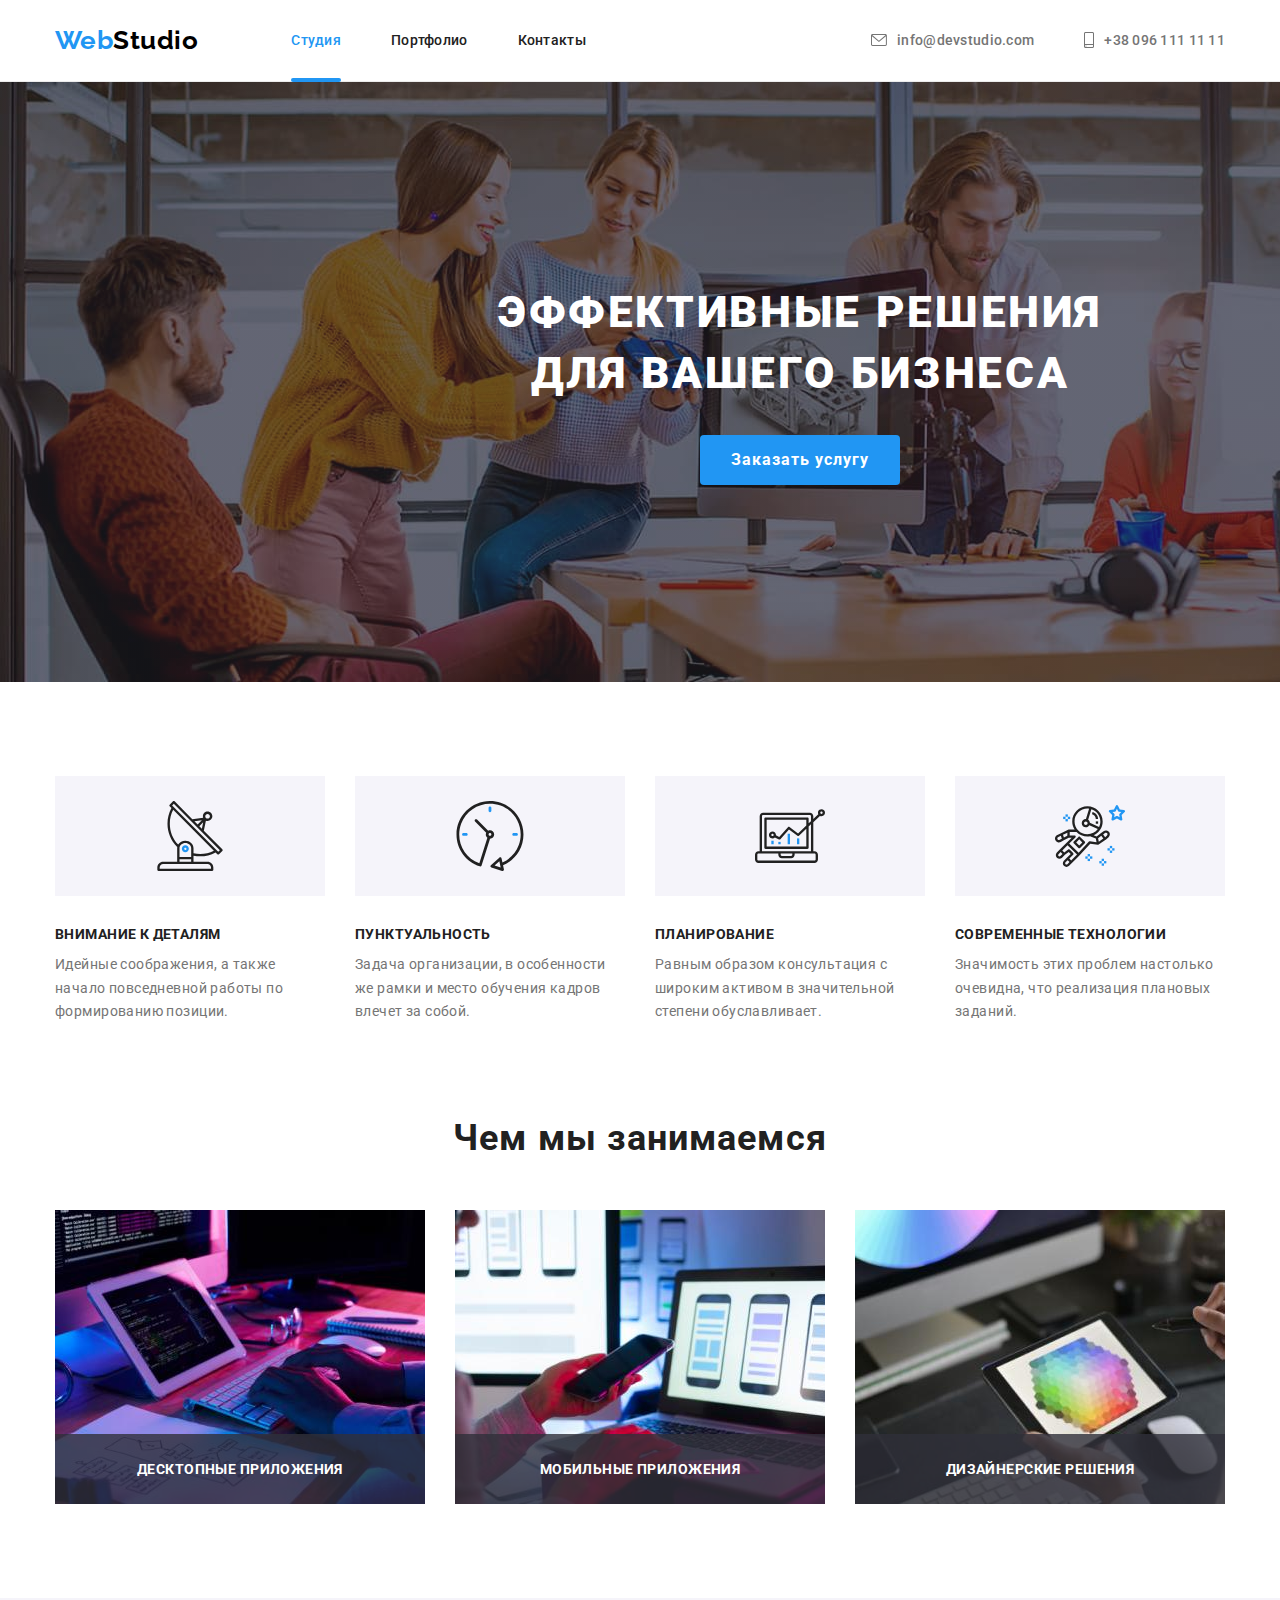
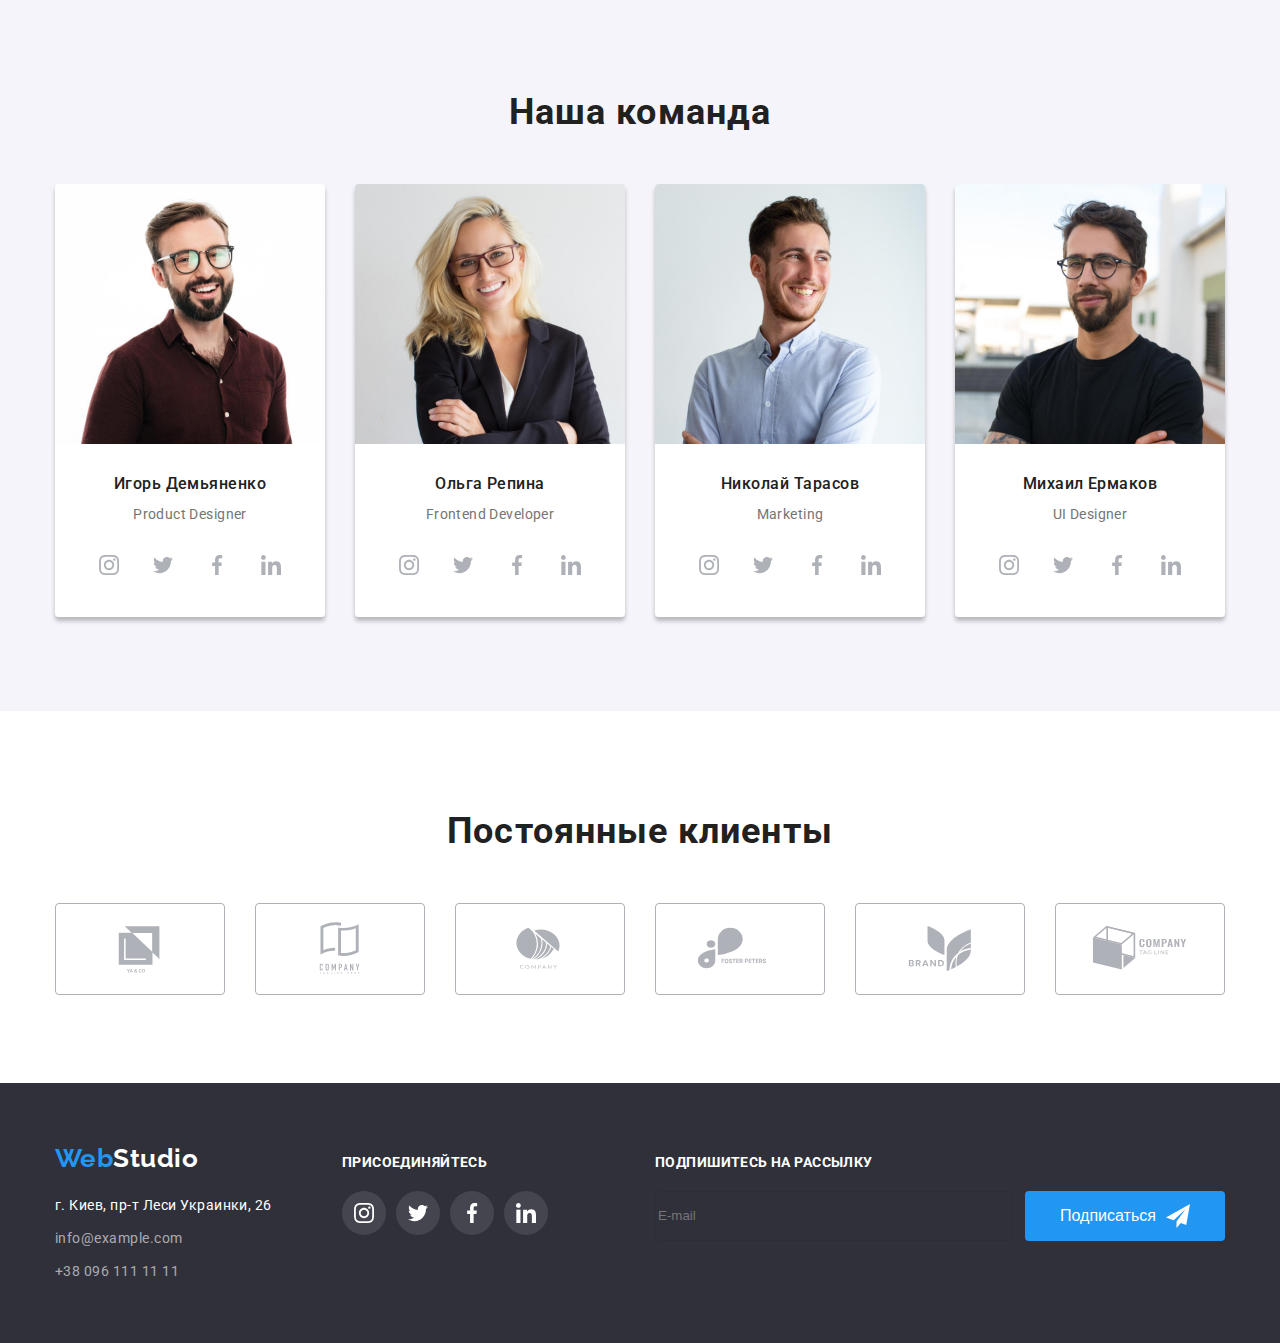
==== commit 4e57f77c: "hw7 **3" ====
--- a/index.html
+++ b/index.html
@@ -439,19 +439,19 @@
 <!---------------- Backdrop --------->
   <div class="backdrop is-hidden" data-modal>
     <div class="modal">
-      <button type="button" class="modal-close-button" data-modal-close>
-        <a href="" class="modal-close-button-link">
+      <button type="button" class="modal-close__button" data-modal-close>
+        <a href="" class="modal-close__button-link">
           <svg class="icon-close" width="30" height="30">
             <use href="./images/icons.svg#icon-close"></use>
           </svg>
         </a>
       </button>
-      <p class="modal-title">Оставьте свои данные, мы вам перезвоним</p>
+      <p class="modal__title">Оставьте свои данные, мы вам перезвоним</p>
 
       <form action="#" class="modal-form">
         <div class="modal-form__field">
-          <label for="user-name" class="modal-input-text">Имя</label>
-          <div class="modal-input-wrap">
+          <label for="user-name" class="modal-input__text">Имя</label>
+          <div class="modal-input__wrap">
             <input 
               type="text"
               minlength="2"
@@ -460,7 +460,7 @@
               required
               id="user-name"              
             />
-            <svg class="input-icon" width="18" height="18"> 
+            <svg class="input__icon" width="18" height="18"> 
               <use
                 href="./images/icons.svg#icon-person-black-18dp-1"
               ></use>
@@ -469,8 +469,8 @@
         </div>
 
         <div class="modal-form__field">
-          <label for="user-phone" class="modal-input-text">Телефон</label>
-          <div class="modal-input-wrap">
+          <label for="user-phone" class="modal-input__text">Телефон</label>
+          <div class="modal-input__wrap">
             <input 
               type="tel" 
               name="user-phone" 
@@ -478,15 +478,15 @@
               required 
               id="user-phone" 
             />
-            <svg class="input-icon" width="18" height="18">
+            <svg class="input__icon" width="18" height="18">
               <use href="./images/icons.svg#icon-phone-black-18dp-1"></use>
             </svg>
           </div>          
         </div>
 
         <div class="modal-form__field">
-          <label for="user-email" class="modal-input-text">Почта</label>
-          <div class="modal-input-wrap">
+          <label for="user-email" class="modal-input__text">Почта</label>
+          <div class="modal-input__wrap">
             <input 
               type="email" 
               name="user-email" 
@@ -494,18 +494,18 @@
               required 
               id="user-email" 
             />
-            <svg class="input-icon" width="18" height="18">
+            <svg class="input__icon" width="18" height="18">
               <use href="./images/icons.svg#icon-email-black-18dp-1"></use>
             </svg>
           </div>
         </div>
 
         <div class="modal-form__field">
-          <label for="user-text" class="modal-input-text">Комментарий</label>
-          <div class="modal-input-wrap">
+          <label for="user-text" class="modal-input__text">Комментарий</label>
+          <div class="modal-input__wrap">
             <textarea 
               name="user-text" 
-              class="modal-text" 
+              class="modal__text" 
               required 
               id="user-text" 
               placeholder="Введите текст"
@@ -533,7 +533,7 @@
           </label>
         </div>
 
-        <button type="submit" class="modal-submit-button">
+        <button type="submit" class="modal-submit__button">
           Отправить
         </button>
 
--- a/css/main.min.css
+++ b/css/main.min.css
@@ -1,2 +1,2 @@
-:root{--primary-text-color: #757575;--title-text-color: #212121;--accent-color: #ffffff;--background-color: #f5f4fa;--accent-text-color: #2196f3;--background-hero: #2f303a;--address-color: #c4c4c4;--logo-color: #000000;--header-border: #ececec;--address-color: rgba(255, 255, 255, 0.6);--social-link-color: #afb1b8;--button-shadow: rgba(0, 0, 0, 0.25);--footer-social-link-color: rgba(255, 255, 255, 0.1);--input-form-border: rgba(255, 255, 255, 0.2);--time-duration: 500ms;--features-background-color: rgba(47, 48, 58, 0.8);--top-box-color: rgba(33, 150, 243, 0.9);--backdrop-color: rgba(0, 0, 0, 0.2)}.visually-hidden{position:absolute;width:1px;height:1px;margin:-1px;border:0;padding:0;white-space:nowrap;clip-path:inset(100%);clip:rect(0 0 0 0);overflow:hidden}html{box-sizing:border-box}*,*::before,*::after{box-sizing:inherit}input:-webkit-autofill,input:-webkit-autofill:hover,input:-webkit-autofill:focus,input:-webkit-autofill:active{transition:background-color 5000s ease-in-out 0s;-webkit-box-shadow:0 0 0px 1000px #fff inset}p,h1,h2,h3,h4,h5,h6{margin:0}img{display:block;max-width:100%;height:auto}.list{list-style:none;padding:0;margin:0}.page{margin:0;background-color:var(--accent-color);color:var(--primary-text-color);font-family:Roboto, sans-serif;font-style:normal;letter-spacing:0.03em}.container{text-align:center;width:1200px;margin:0px auto;padding:0 15px}.title{color:var(--title-text-color);font-weight:700;font-size:18px;line-height:2;letter-spacing:.06em}.team-social__list{display:flex;justify-content:center}.team-social__item{background-color:var(--accent-color);width:44px;height:44px;border-radius:50%;transition:background-color var(--time-duration) cubic-bezier(0.4, 0, 0.2, 1)}.team-social__item+.team-social__item{margin-left:10px}.social__link{width:100%;height:100%;display:flex;align-items:center;justify-content:center;border-radius:50%;transition:color var(--time-duration) cubic-bezier(0.4, 0, 0.2, 1),background-color var(--time-duration) cubic-bezier(0.4, 0, 0.2, 1)}.social__link:hover,.social__link:focus{background-color:var(--accent-text-color)}.social__link:hover .social__icon,.social__link:focus .social__icon{fill:var(--accent-color)}.social__icon{fill:var(--social-link-color);transition:fill var(--time-duration) cubic-bezier(0.4, 0, 0.2, 1)}.customers{justify-content:center;padding-top:100px;padding-bottom:88px}.title__customers{color:var(--title-text-color);font-weight:700;font-size:36px;line-height:1.16;letter-spacing:.03em;margin-bottom:50px}.customers__list{display:flex;justify-content:center}.customers__item{background-color:var(--accent-color);width:170px;height:92px;border:1px solid var(--social-link-color);box-sizing:border-box;border-radius:4px;transition:color var(--time-duration) cubic-bezier(0.4, 0, 0.2, 1)}.customers__item:hover,.customers__item:focus{border:1px solid var(--accent-text-color);box-sizing:border-box;border-radius:4px}.customers__item+.customers__item{margin-left:30px}.customers__link{width:100%;height:100%;display:flex;align-items:center;justify-content:center;transition:color var(--time-duration) cubic-bezier(0.4, 0, 0.2, 1)}.customers__link:hover,.customers__link:focus{background-color:var(--accent-color)}.customers__link:hover .customers__icon,.customers__link:focus .customers__icon{fill:var(--accent-text-color)}.customers__icon{fill:var(--social-link-color);transition:fill var(--time-duration) cubic-bezier(0.4, 0, 0.2, 1)}.header{border-bottom:1px solid var(--header-border)}.logo-head{display:flex;align-items:center}.link{text-decoration:none;color:inherit;transition:color var(--time-duration) cubic-bezier(0.4, 0, 0.2, 1)}.logo{color:var(--accent-text-color);font-weight:700;font-size:26px;line-height:1.2;font-family:Raleway, sans-serif;transition:color var(--time-duration) cubic-bezier(0.4, 0, 0.2, 1)}.logo:hover{color:var(--accent-text-color)}.top-logo{color:var(--logo-color)}.logo-header .logo{padding-top:24px;padding-bottom:24px}.down,.city{color:var(--accent-color)}.nav{margin-left:93px}.site-nav{display:flex;color:var(--title-text-color);font-weight:500;font-size:14px;line-height:1.2;letter-spacing:.02em;transition:color var(--time-duration) cubic-bezier(0.4, 0, 0.2, 1)}.site-nav__item+.site-nav__item{margin-left:50px}.site-nav__studio,.site-nav__portfolio,.site-nav__contacts{color:var(--title-text-color);padding-top:32px;padding-bottom:32px;display:block;transition:color var(--time-duration) cubic-bezier(0.4, 0, 0.2, 1)}.site-nav .link{position:relative}.site-nav .link:hover,.site-nav .link:focus,.site-nav .link.current{color:var(--accent-text-color)}.site-nav .link.current::after{position:absolute;content:"";width:100%;height:4px;background-color:var(--accent-text-color);left:0;bottom:-1px;box-sizing:border-box;border-radius:2px}.auth-nav{display:flex;margin-left:auto;transition:color var(--time-duration) cubic-bezier(0.4, 0, 0.2, 1)}.auth-nav__item+.auth-nav__item{margin-left:50px}.auth-nav__mail,.auth-nav__phone,.auth-nav__first-mail{display:flex;align-items:center;color:var(--primary-text-color);font-weight:500;font-size:14px;line-height:1.2;letter-spacing:.02em;padding:32px 0;transition:color var(--time-duration) cubic-bezier(0.4, 0, 0.2, 1)}.auth-nav .link:hover,.auth-nav .link:focus{color:var(--accent-text-color)}.auth-nav .link:hover .mail-icon,.auth-nav .link:focus .mail-icon,.auth-nav .link:hover .phone-icon,.auth-nav .link:focus .phone-icon{fill:var(--accent-text-color)}.mail-icon,.phone-icon{fill:currentColor;margin-right:10px;transition:fill var(--time-duration) cubic-bezier(0.4, 0, 0.2, 1)}.hero{padding-top:200px;padding-bottom:200px;background-color:var(--background-hero);background-image:linear-gradient(rgba(47,48,58,0.4), rgba(47,48,58,0.4)),url(../images/hero-bg.jpg);width:1600px;height:600px;background-repeat:no-repeat;background-position:50% 50%;background-size:cover;margin:0 auto}.hero__title{color:var(--accent-color);font-weight:900;font-size:44px;line-height:1.4;letter-spacing:.06em;width:696px;margin:0 auto 30px;text-transform:uppercase}.hero__button{color:var(--accent-color);font-weight:700;font-size:16px;line-height:1.9;letter-spacing:.06em;text-align:center;width:200px;height:50px;border-radius:4px;border:0;background-color:var(--accent-text-color);font-family:Roboto, sans-serif;cursor:pointer}.employees{display:flex}.employees .item{border-radius:4px;box-shadow:0 4px 4px 0 var(--button-shadow);overflow:hidden}.employees .item+.item{margin-left:30px}.property{padding-bottom:94px;padding-top:94px}.differences{display:flex}.differences__item{margin-right:30px;width:270px}.differences__item:last-child{margin-right:0}.property__item{display:flex;align-items:center;justify-content:center;background-color:var(--background-color);width:270px;height:120px;margin-bottom:30px}.title-features{display:inline;margin-right:auto;margin-bottom:50px}.photos{padding-bottom:94px}.features{display:flex}.features .item{position:relative}.features .item+.item{margin-left:30px}.features-text{color:var(--accent-color);font-weight:700;font-size:14px;line-height:1.2;letter-spacing:.03em;text-transform:uppercase}.features-text-box{position:absolute;background-color:var(--features-background-color);width:370px;height:70px;bottom:0;display:flex;align-items:center;justify-content:center}.projects{display:flex;flex-wrap:wrap;padding-left:0;padding-right:0;transition:color var(--time-duration) cubic-bezier(0.4, 0, 0.2, 1)}.projects .item{text-align:left;width:370px;height:404px;margin-right:30px;transition:color var(--time-duration) cubic-bezier(0.4, 0, 0.2, 1),box-shadow var(--time-duration) cubic-bezier(0.4, 0, 0.2, 1)}.projects .project-wrap:hover,.projects .project-wrap:focus{box-shadow:0 4px 4px 0 var(--button-shadow)}.project-wrap{display:block;transition:box-shadow var(--time-duration) cubic-bezier(0.4, 0, 0.2, 1)}.project-wrap:hover .project-top-text,.project-wrap:focus .project-top-text{transform:translateY(0)}.projects .item:nth-child(3n){margin-right:0}.projects .item:nth-child(n+3){margin-bottom:30px}.projects .item:nth-last-child(-n+3){margin-bottom:0}.project-item-wrap{position:relative;overflow:hidden}.project-top-text{position:absolute;top:0;left:0;height:100%;color:var(--accent-color);font-size:18px;line-height:1.55;letter-spacing:.03em;background-color:var(--top-box-color);padding:63px 24px;transform:translateY(101%);transition:transform var(--time-duration)}.address .link{color:var(--address-color)}.address .link:focus,.address .link:hover{color:var(--accent-text-color)}.footer{display:flex;padding-top:60px;padding-bottom:60px;background-color:var(--background-hero)}.bottom{display:flex;text-align:left}.footer .bottom{align-items:baseline}.page{color:var(--address-color)}.footer .mail,.footer .phone,.footer .city{font-weight:400;font-size:14px;line-height:1.7;font-style:normal;display:block}.address__item{margin-bottom:9px}.address__item:last-child{margin-bottom:0}.bottom .logo{display:flex}.logo-footer{margin-bottom:20px}.connect{margin-left:70px}.title__connect,.title__online{color:var(--accent-color);font-weight:700;font-size:14px;line-height:1.2;letter-spacing:.03em;margin-bottom:20px;text-transform:uppercase}.footer-social-item{border-radius:50%;width:44px;height:44px;transition:background-color var(--time-duration) cubic-bezier(0.4, 0, 0.2, 1)}.footer-social-link{width:100%;height:100%;display:flex;align-items:center;justify-content:center;border-radius:50%;transition:background-color var(--time-duration) cubic-bezier(0.4, 0, 0.2, 1);background-color:var(--footer-social-link-color)}.footer-social-link:hover,.footer-social-link:focus{background-color:var(--accent-text-color)}.footer-social-link:hover .footer-social-icon,.footer-social-link:focus .footer-social-icon{fill:var(--accent-color)}.footer-social-item+.footer-social-item{margin-left:10px}.footer-social-icon{fill:var(--accent-color);transition:fill var(--time-duration) cubic-bezier(0.4, 0, 0.2, 1)}.online{margin-left:auto}.online-input{background-color:transparent;width:358px;height:50px;border:1px solid var(--input-form-border);border-radius:4px;outline:none;background-color:transparent;color:var(--accent-color);transition:border-color var(--time-duration) cubic-bezier(0.4, 0, 0.2, 1)}.online-form{display:flex;align-items:center;justify-content:center}.online-title{color:var(--accent-color);font-weight:700;font-size:14px;line-height:1.2;letter-spacing:.03em;margin-bottom:20px;text-transform:uppercase}.online-button{display:flex;align-items:center;justify-content:center;border-radius:4px;padding:6px 22px;border:0;margin-left:12px;background-color:var(--accent-text-color);color:var(--accent-color);font-weight:500;font-size:16px;line-height:1.6;width:200px;height:50px;cursor:pointer;transition:color var(--time-duration) cubic-bezier(0.4, 0, 0.2, 1),background-color var(--time-duration) cubic-bezier(0.4, 0, 0.2, 1)}.online-button-icon{margin-left:10px;transition:fill var(--time-duration) cubic-bezier(0.4, 0, 0.2, 1)}.section .images{display:block}.section .customers-title,.section .images,.section .list-team{color:var(--title-text-color);font-weight:700;font-size:36px;line-height:1.16;letter-spacing:.03em;text-align:center}.section .list-team{margin-bottom:50px}.signature{background-color:var(--accent-color);padding:30px}.title-description{margin-bottom:10px;text-align:left;color:var(--title-text-color);font-weight:700;font-size:14px;line-height:1.2;letter-spacing:.03em;text-transform:uppercase}.title{color:var(--title-text-color);letter-spacing:0.06em}.title-team{color:var(--title-text-color);font-weight:500;font-size:16px;line-height:1.2;text-align:center;margin-bottom:10px}.section-content{text-align:left;color:var(--primary-text-color);font-weight:400;font-size:14px;line-height:1.71;letter-spacing:.03em}.profession{text-align:center;margin-bottom:16px}.team{background-color:var(--background-color);padding-bottom:94px;padding-top:94px}.portfolio-section{padding:94px 0;transition:color var(--time-duration) cubic-bezier(0.4, 0, 0.2, 1)}.portfolio-btns{display:flex;align-items:center;justify-content:center;margin-bottom:50px}.portfolio-btns .current{background-color:var(--accent-text-color);color:var(--accent-color);box-shadow:0 4px 4px 0 var(--button-shadow)}.btns-list:first-child{margin-left:0}.btns-list{margin-left:8px;transition:background-color var(--time-duration) cubic-bezier(0.4, 0, 0.2, 1)}.portfolio-button{border-radius:4px;padding:6px 22px;border:0;background-color:var(--background-color);color:var(--title-text-color);font-weight:500;font-size:16px;line-height:1.6;cursor:pointer;transition:color var(--time-duration) cubic-bezier(0.4, 0, 0.2, 1),background-color var(--time-duration) cubic-bezier(0.4, 0, 0.2, 1),box-shadow var(--time-duration) cubic-bezier(0.4, 0, 0.2, 1)}.portfolio-button:hover,.portfolio-button:focus,.portfolio-button:active{background-color:var(--accent-text-color);color:var(--accent-color);box-shadow:0 4px 4px 0 var(--button-shadow)}.title .sites{font-weight:700;font-size:18px;line-height:2;letter-spacing:.06em;margin-bottom:4px}.description-photo{padding:20px 24px;border:1px solid var(--header-border);border-top:0}.section .content{color:var(--primary-text-color);font-size:16px;line-height:1.87}.backdrop{position:fixed;width:100vw;height:100vh;background-color:var(--backdrop-color);top:0;left:0;transition:opacity var(--time-duration),visibility var(--time-duration)}.modal{position:absolute;padding:40px;top:50%;left:50%;transform:rotate(0) translate(-50%, -50%);transition:transform var(--time-duration);width:528px;height:581px;background-color:var(--background-color);border-radius:5px}.modal-form{margin-top:30px}.modal-form__field{margin-bottom:10px}.modal-form__field:last-child{margin-bottom:0}.modal-input-wrap{position:relative}.modal-input-text{color:var(--logo-color);font-size:12px;display:block;margin-bottom:5px}.modal-input{display:block;width:100%;height:40px;border:1px solid;border-color:var(--input-form-border);border-radius:4px;padding-left:48px;padding-right:31px;outline:none;background-color:transparent;transition:border-color var(--time-duration) cubic-bezier(0.4, 0, 0.2, 1);color:var(--logo-color)}.modal-input:focus+.input-icon,.modal-input:hover+.input-icon{fill:var(--accent-text-color)}.modal-input:hover,.modal-input:focus{border-color:var(--accent-text-color)}.modal-text{display:block;width:100%;height:100px;border:1px solid var(--input-form-border);border-radius:4px;outline:none;padding:10px;resize:none;background-color:transparent;color:var(--logo-color);transition:border-color var(--time-duration) cubic-bezier(0.4, 0, 0.2, 1)}.modal-text:focus,.modal-text:hover{border-color:var(--accent-text-color)}.input-icon{position:absolute;top:50%;transform:translateY(-50%);left:12px;transition:fill var(--time-duration) cubic-bezier(0.4, 0, 0.2, 1)}.icon-close{transition:fill var(--time-duration) cubic-bezier(0.4, 0, 0.2, 1)}.modal-close-button-link:hover .icon-close{fill:var(--accent-text-color)}.modal-close-button{position:absolute;top:8px;right:8px;width:30px;height:30px;background-color:transparent;border-radius:50%;border:1px solid var(--address-color);display:flex;align-items:center;justify-content:center;transition:fill var(--time-duration) cubic-bezier(0.4, 0, 0.2, 1)}.modal-close-button:hover,.modal-close-button:focus{fill:var(--accent-text-color)}.modal-title{position:absolute;color:var(--title-text-color);font-weight:700;font-size:20px;line-height:1.15;letter-spacing:.03em;text-align:center;margin-bottom:12px}.modal-submit-button{display:flex;align-items:center;justify-content:center;border-radius:4px;border:0;background-color:var(--accent-text-color);color:var(--accent-color);font-weight:500;font-size:16px;line-height:1.6;width:200px;height:50px;cursor:pointer;transition:color var(--time-duration) cubic-bezier(0.4, 0, 0.2, 1),background-color var(--time-duration) cubic-bezier(0.4, 0, 0.2, 1);margin:30px auto}.check-wrap{margin-top:20px}.modal-check-text{display:flex;align-items:center;color:var(--primary-text-color);font-weight:400;font-size:14px;line-height:1.71;letter-spacing:.03em}.modal-check-text span{width:16px;height:15px;border:2px solid var(--logo-color);margin-right:5px;border-radius:2px;display:flex;align-items:center;justify-content:center}.modal-check:checked+.modal-check-text span{background-color:var(--accent-color);border:none}.modal-check-link{color:var(--accent-text-color);font-weight:400;font-size:14px;line-height:1.71;letter-spacing:.03em;text-decoration-line:underline;padding-left:5px}.modal-check:checked+.modal-check-text .icon-check{fill:var(--accent-text-color)}.icon-check{fill:transparent}.is-hidden{visibility:hidden;opacity:0;pointer-events:none}.backdrop.is-hidden .modal{transform:rotate(90deg)}
+:root{--primary-text-color: #757575;--title-text-color: #212121;--accent-color: #ffffff;--background-color: #f5f4fa;--accent-text-color: #2196f3;--background-hero: #2f303a;--address-color: #c4c4c4;--logo-color: #000000;--header-border: #ececec;--address-color: rgba(255, 255, 255, 0.6);--social-link-color: #afb1b8;--button-shadow: rgba(0, 0, 0, 0.25);--footer-social-link-color: rgba(255, 255, 255, 0.1);--input-form-border: rgba(33, 33, 33, 0.2);--time-duration: 500ms;--features-background-color: rgba(47, 48, 58, 0.8);--top-box-color: rgba(33, 150, 243, 0.9);--backdrop-color: rgba(0, 0, 0, 0.2)}.visually-hidden{position:absolute;width:1px;height:1px;margin:-1px;border:0;padding:0;white-space:nowrap;clip-path:inset(100%);clip:rect(0 0 0 0);overflow:hidden}html{box-sizing:border-box}*,*::before,*::after{box-sizing:inherit}input:-webkit-autofill,input:-webkit-autofill:hover,input:-webkit-autofill:focus,input:-webkit-autofill:active{transition:background-color 5000s ease-in-out 0s;-webkit-box-shadow:0 0 0px 1000px #fff inset}p,h1,h2,h3,h4,h5,h6{margin:0}img{display:block;max-width:100%;height:auto}.list{list-style:none;padding:0;margin:0}.page{margin:0;background-color:var(--accent-color);color:var(--primary-text-color);font-family:Roboto, sans-serif;font-style:normal;letter-spacing:0.03em}.container{text-align:center;width:1200px;margin:0px auto;padding:0 15px}.title{color:var(--title-text-color);font-weight:700;font-size:18px;line-height:2;letter-spacing:.06em}.team-social__list{display:flex;justify-content:center}.team-social__item{background-color:var(--accent-color);width:44px;height:44px;border-radius:50%;transition:background-color var(--time-duration) cubic-bezier(0.4, 0, 0.2, 1)}.team-social__item+.team-social__item{margin-left:10px}.social__link{width:100%;height:100%;display:flex;align-items:center;justify-content:center;border-radius:50%;transition:color var(--time-duration) cubic-bezier(0.4, 0, 0.2, 1),background-color var(--time-duration) cubic-bezier(0.4, 0, 0.2, 1)}.social__link:hover,.social__link:focus{background-color:var(--accent-text-color)}.social__link:hover .social__icon,.social__link:focus .social__icon{fill:var(--accent-color)}.social__icon{fill:var(--social-link-color);transition:fill var(--time-duration) cubic-bezier(0.4, 0, 0.2, 1)}.customers{justify-content:center;padding-top:100px;padding-bottom:88px}.title__customers{color:var(--title-text-color);font-weight:700;font-size:36px;line-height:1.16;letter-spacing:.03em;margin-bottom:50px}.customers__list{display:flex;justify-content:center}.customers__item{background-color:var(--accent-color);width:170px;height:92px;border:1px solid var(--social-link-color);box-sizing:border-box;border-radius:4px;transition:color var(--time-duration) cubic-bezier(0.4, 0, 0.2, 1)}.customers__item:hover,.customers__item:focus{border:1px solid var(--accent-text-color);box-sizing:border-box;border-radius:4px}.customers__item+.customers__item{margin-left:30px}.customers__link{width:100%;height:100%;display:flex;align-items:center;justify-content:center;transition:color var(--time-duration) cubic-bezier(0.4, 0, 0.2, 1)}.customers__link:hover,.customers__link:focus{background-color:var(--accent-color)}.customers__link:hover .customers__icon,.customers__link:focus .customers__icon{fill:var(--accent-text-color)}.customers__icon{fill:var(--social-link-color);transition:fill var(--time-duration) cubic-bezier(0.4, 0, 0.2, 1)}.header{border-bottom:1px solid var(--header-border)}.logo-head{display:flex;align-items:center}.link{text-decoration:none;color:inherit;transition:color var(--time-duration) cubic-bezier(0.4, 0, 0.2, 1)}.logo{color:var(--accent-text-color);font-weight:700;font-size:26px;line-height:1.2;font-family:Raleway, sans-serif;transition:color var(--time-duration) cubic-bezier(0.4, 0, 0.2, 1)}.logo:hover{color:var(--accent-text-color)}.top-logo{color:var(--logo-color)}.logo-header .logo{padding-top:24px;padding-bottom:24px}.down,.city{color:var(--accent-color)}.nav{margin-left:93px}.site-nav{display:flex;color:var(--title-text-color);font-weight:500;font-size:14px;line-height:1.2;letter-spacing:.02em;transition:color var(--time-duration) cubic-bezier(0.4, 0, 0.2, 1)}.site-nav__item+.site-nav__item{margin-left:50px}.site-nav__studio,.site-nav__portfolio,.site-nav__contacts{color:var(--title-text-color);padding-top:32px;padding-bottom:32px;display:block;transition:color var(--time-duration) cubic-bezier(0.4, 0, 0.2, 1)}.site-nav .link{position:relative}.site-nav .link:hover,.site-nav .link:focus,.site-nav .link.current{color:var(--accent-text-color)}.site-nav .link.current::after{position:absolute;content:"";width:100%;height:4px;background-color:var(--accent-text-color);left:0;bottom:-1px;box-sizing:border-box;border-radius:2px}.auth-nav{display:flex;margin-left:auto;transition:color var(--time-duration) cubic-bezier(0.4, 0, 0.2, 1)}.auth-nav__item+.auth-nav__item{margin-left:50px}.auth-nav__mail,.auth-nav__phone,.auth-nav__first-mail{display:flex;align-items:center;color:var(--primary-text-color);font-weight:500;font-size:14px;line-height:1.2;letter-spacing:.02em;padding:32px 0;transition:color var(--time-duration) cubic-bezier(0.4, 0, 0.2, 1)}.auth-nav .link:hover,.auth-nav .link:focus{color:var(--accent-text-color)}.auth-nav .link:hover .mail-icon,.auth-nav .link:focus .mail-icon,.auth-nav .link:hover .phone-icon,.auth-nav .link:focus .phone-icon{fill:var(--accent-text-color)}.mail-icon,.phone-icon{fill:currentColor;margin-right:10px;transition:fill var(--time-duration) cubic-bezier(0.4, 0, 0.2, 1)}.hero{padding-top:200px;padding-bottom:200px;background-color:var(--background-hero);background-image:linear-gradient(rgba(47,48,58,0.4), rgba(47,48,58,0.4)),url(../images/hero-bg.jpg);width:1600px;height:600px;background-repeat:no-repeat;background-position:50% 50%;background-size:cover;margin:0 auto}.hero__title{color:var(--accent-color);font-weight:900;font-size:44px;line-height:1.4;letter-spacing:.06em;width:696px;margin:0 auto 30px;text-transform:uppercase}.hero__button{color:var(--accent-color);font-weight:700;font-size:16px;line-height:1.9;letter-spacing:.06em;text-align:center;width:200px;height:50px;border-radius:4px;border:0;background-color:var(--accent-text-color);font-family:Roboto, sans-serif;cursor:pointer}.employees{display:flex}.employees .item{border-radius:4px;box-shadow:0 4px 4px 0 var(--button-shadow);overflow:hidden}.employees .item+.item{margin-left:30px}.property{padding-bottom:94px;padding-top:94px}.differences{display:flex}.differences__item{margin-right:30px;width:270px}.differences__item:last-child{margin-right:0}.property__item{display:flex;align-items:center;justify-content:center;background-color:var(--background-color);width:270px;height:120px;margin-bottom:30px}.title-features{display:inline;margin-right:auto;margin-bottom:50px}.photos{padding-bottom:94px}.features{display:flex}.features .item{position:relative}.features .item+.item{margin-left:30px}.features-text{color:var(--accent-color);font-weight:700;font-size:14px;line-height:1.2;letter-spacing:.03em;text-transform:uppercase}.features-text-box{position:absolute;background-color:var(--features-background-color);width:370px;height:70px;bottom:0;display:flex;align-items:center;justify-content:center}.projects{display:flex;flex-wrap:wrap;padding-left:0;padding-right:0;transition:color var(--time-duration) cubic-bezier(0.4, 0, 0.2, 1)}.projects .item{text-align:left;width:370px;height:404px;margin-right:30px;transition:color var(--time-duration) cubic-bezier(0.4, 0, 0.2, 1),box-shadow var(--time-duration) cubic-bezier(0.4, 0, 0.2, 1)}.projects .project-wrap:hover,.projects .project-wrap:focus{box-shadow:0 4px 4px 0 var(--button-shadow)}.project-wrap{display:block;transition:box-shadow var(--time-duration) cubic-bezier(0.4, 0, 0.2, 1)}.project-wrap:hover .project-top-text,.project-wrap:focus .project-top-text{transform:translateY(0)}.projects .item:nth-child(3n){margin-right:0}.projects .item:nth-child(n+3){margin-bottom:30px}.projects .item:nth-last-child(-n+3){margin-bottom:0}.project-item-wrap{position:relative;overflow:hidden}.project-top-text{position:absolute;top:0;left:0;height:100%;color:var(--accent-color);font-size:18px;line-height:1.55;letter-spacing:.03em;background-color:var(--top-box-color);padding:63px 24px;transform:translateY(101%);transition:transform var(--time-duration)}.address .link{color:var(--address-color)}.address .link:focus,.address .link:hover{color:var(--accent-text-color)}.footer{display:flex;padding-top:60px;padding-bottom:60px;background-color:var(--background-hero)}.bottom{display:flex;text-align:left}.footer .bottom{align-items:baseline}.page{color:var(--address-color)}.footer .mail,.footer .phone,.footer .city{font-weight:400;font-size:14px;line-height:1.7;font-style:normal;display:block}.address__item{margin-bottom:9px}.address__item:last-child{margin-bottom:0}.bottom .logo{display:flex}.logo-footer{margin-bottom:20px}.connect{margin-left:70px}.title__connect,.title__online{color:var(--accent-color);font-weight:700;font-size:14px;line-height:1.2;letter-spacing:.03em;margin-bottom:20px;text-transform:uppercase}.footer-social-item{border-radius:50%;width:44px;height:44px;transition:background-color var(--time-duration) cubic-bezier(0.4, 0, 0.2, 1)}.footer-social-link{width:100%;height:100%;display:flex;align-items:center;justify-content:center;border-radius:50%;transition:background-color var(--time-duration) cubic-bezier(0.4, 0, 0.2, 1);background-color:var(--footer-social-link-color)}.footer-social-link:hover,.footer-social-link:focus{background-color:var(--accent-text-color)}.footer-social-link:hover .footer-social-icon,.footer-social-link:focus .footer-social-icon{fill:var(--accent-color)}.footer-social-item+.footer-social-item{margin-left:10px}.footer-social-icon{fill:var(--accent-color);transition:fill var(--time-duration) cubic-bezier(0.4, 0, 0.2, 1)}.online{margin-left:auto}.online-input{background-color:transparent;width:358px;height:50px;border:1px solid var(--input-form-border);border-radius:4px;outline:none;background-color:transparent;color:var(--accent-color);transition:border-color var(--time-duration) cubic-bezier(0.4, 0, 0.2, 1)}.online-form{display:flex;align-items:center;justify-content:center}.online-title{color:var(--accent-color);font-weight:700;font-size:14px;line-height:1.2;letter-spacing:.03em;margin-bottom:20px;text-transform:uppercase}.online-button{display:flex;align-items:center;justify-content:center;border-radius:4px;padding:6px 22px;border:0;margin-left:12px;background-color:var(--accent-text-color);color:var(--accent-color);font-weight:500;font-size:16px;line-height:1.6;width:200px;height:50px;cursor:pointer;transition:color var(--time-duration) cubic-bezier(0.4, 0, 0.2, 1),background-color var(--time-duration) cubic-bezier(0.4, 0, 0.2, 1)}.online-button-icon{margin-left:10px;transition:fill var(--time-duration) cubic-bezier(0.4, 0, 0.2, 1)}.section .images{display:block}.section .customers-title,.section .images,.section .list-team{color:var(--title-text-color);font-weight:700;font-size:36px;line-height:1.16;letter-spacing:.03em;text-align:center}.section .list-team{margin-bottom:50px}.signature{background-color:var(--accent-color);padding:30px}.title-description{margin-bottom:10px;text-align:left;color:var(--title-text-color);font-weight:700;font-size:14px;line-height:1.2;letter-spacing:.03em;text-transform:uppercase}.title{color:var(--title-text-color);letter-spacing:0.06em}.title-team{color:var(--title-text-color);font-weight:500;font-size:16px;line-height:1.2;text-align:center;margin-bottom:10px}.section-content{text-align:left;color:var(--primary-text-color);font-weight:400;font-size:14px;line-height:1.71;letter-spacing:.03em}.profession{text-align:center;margin-bottom:16px}.team{background-color:var(--background-color);padding-bottom:94px;padding-top:94px}.portfolio-section{padding:94px 0;transition:color var(--time-duration) cubic-bezier(0.4, 0, 0.2, 1)}.portfolio-btns{display:flex;align-items:center;justify-content:center;margin-bottom:50px}.portfolio-btns .current{background-color:var(--accent-text-color);color:var(--accent-color);box-shadow:0 4px 4px 0 var(--button-shadow)}.btns-list:first-child{margin-left:0}.btns-list{margin-left:8px;transition:background-color var(--time-duration) cubic-bezier(0.4, 0, 0.2, 1)}.portfolio-button{border-radius:4px;padding:6px 22px;border:0;background-color:var(--background-color);color:var(--title-text-color);font-weight:500;font-size:16px;line-height:1.6;cursor:pointer;transition:color var(--time-duration) cubic-bezier(0.4, 0, 0.2, 1),background-color var(--time-duration) cubic-bezier(0.4, 0, 0.2, 1),box-shadow var(--time-duration) cubic-bezier(0.4, 0, 0.2, 1)}.portfolio-button:hover,.portfolio-button:focus,.portfolio-button:active{background-color:var(--accent-text-color);color:var(--accent-color);box-shadow:0 4px 4px 0 var(--button-shadow)}.title .sites{font-weight:700;font-size:18px;line-height:2;letter-spacing:.06em;margin-bottom:4px}.description-photo{padding:20px 24px;border:1px solid var(--header-border);border-top:0}.section .content{color:var(--primary-text-color);font-size:16px;line-height:1.87}.backdrop{position:fixed;width:100vw;height:100vh;background-color:var(--backdrop-color);top:0;left:0;transition:opacity var(--time-duration),visibility var(--time-duration)}.modal{position:absolute;padding:40px;top:50%;left:50%;transform:rotate(0) translate(-50%, -50%);transition:transform var(--time-duration);width:528px;height:581px;background-color:var(--background-color);border-radius:5px}.modal-form{margin-top:30px}.modal-form__field{margin-bottom:10px}.modal-form__field:last-child{margin-bottom:0}.modal-input__wrap{position:relative}.modal-input__text{color:var(--primary-text-color);font-weight:400;font-size:12px;line-height:1.16;letter-spacing:.01;display:block;margin-bottom:5px}.modal-input{display:block;width:100%;height:40px;border:1px solid var(--input-form-border);border-radius:4px;padding-left:48px;padding-right:31px;outline:none;background-color:transparent;transition:border-color var(--time-duration) cubic-bezier(0.4, 0, 0.2, 1);color:var(--logo-color)}.modal-input:focus+.input-icon,.modal-input:hover+.input-icon{fill:var(--accent-text-color)}.modal-input:hover,.modal-input:focus{border-color:var(--accent-text-color)}.modal__text{display:block;width:100%;height:100px;border:1px solid var(--input-form-border);border-radius:4px;outline:none;padding:10px;resize:none;background-color:transparent;color:var(--logo-color);transition:border-color var(--time-duration) cubic-bezier(0.4, 0, 0.2, 1)}.modal__text:focus,.modal__text:hover{border-color:var(--accent-text-color)}.input__icon{position:absolute;top:50%;transform:translateY(-50%);left:12px;transition:fill var(--time-duration) cubic-bezier(0.4, 0, 0.2, 1)}.icon-close{transition:fill var(--time-duration) cubic-bezier(0.4, 0, 0.2, 1)}.modal-close__button-link:hover .icon-close{fill:var(--accent-text-color)}.modal-close__button{position:absolute;top:8px;right:8px;width:30px;height:30px;background-color:transparent;border-radius:50%;border:1px solid var(--address-color);display:flex;align-items:center;justify-content:center;transition:fill var(--time-duration) cubic-bezier(0.4, 0, 0.2, 1)}.modal-close__button:hover,.modal-close__button:focus{fill:var(--accent-text-color)}.modal__title{position:absolute;color:var(--title-text-color);font-weight:700;font-size:20px;line-height:1.15;letter-spacing:.03em;text-align:center;margin-bottom:12px}.modal-submit__button{display:flex;align-items:center;justify-content:center;border-radius:4px;border:0;background-color:var(--accent-text-color);color:var(--accent-color);font-weight:500;font-size:16px;line-height:1.6;width:200px;height:50px;cursor:pointer;transition:color var(--time-duration) cubic-bezier(0.4, 0, 0.2, 1),background-color var(--time-duration) cubic-bezier(0.4, 0, 0.2, 1);margin:30px auto}.check-wrap{margin-top:20px}.modal-check-text{display:flex;align-items:center;color:var(--primary-text-color);font-weight:400;font-size:14px;line-height:1.71;letter-spacing:.03em}.modal-check-text span{width:16px;height:15px;border:2px solid var(--logo-color);margin-right:5px;border-radius:2px;display:flex;align-items:center;justify-content:center}.modal-check:checked+.modal-check-text span{background-color:var(--accent-color);border:none}.modal-check-link{color:var(--accent-text-color);font-weight:400;font-size:14px;line-height:1.71;letter-spacing:.03em;text-decoration-line:underline;padding-left:5px}.modal-check:checked+.modal-check-text .icon-check{fill:var(--accent-text-color)}.icon-check{fill:transparent}.is-hidden{visibility:hidden;opacity:0;pointer-events:none}.backdrop.is-hidden .modal{transform:rotate(90deg)}
 /*# sourceMappingURL=main.min.css.map */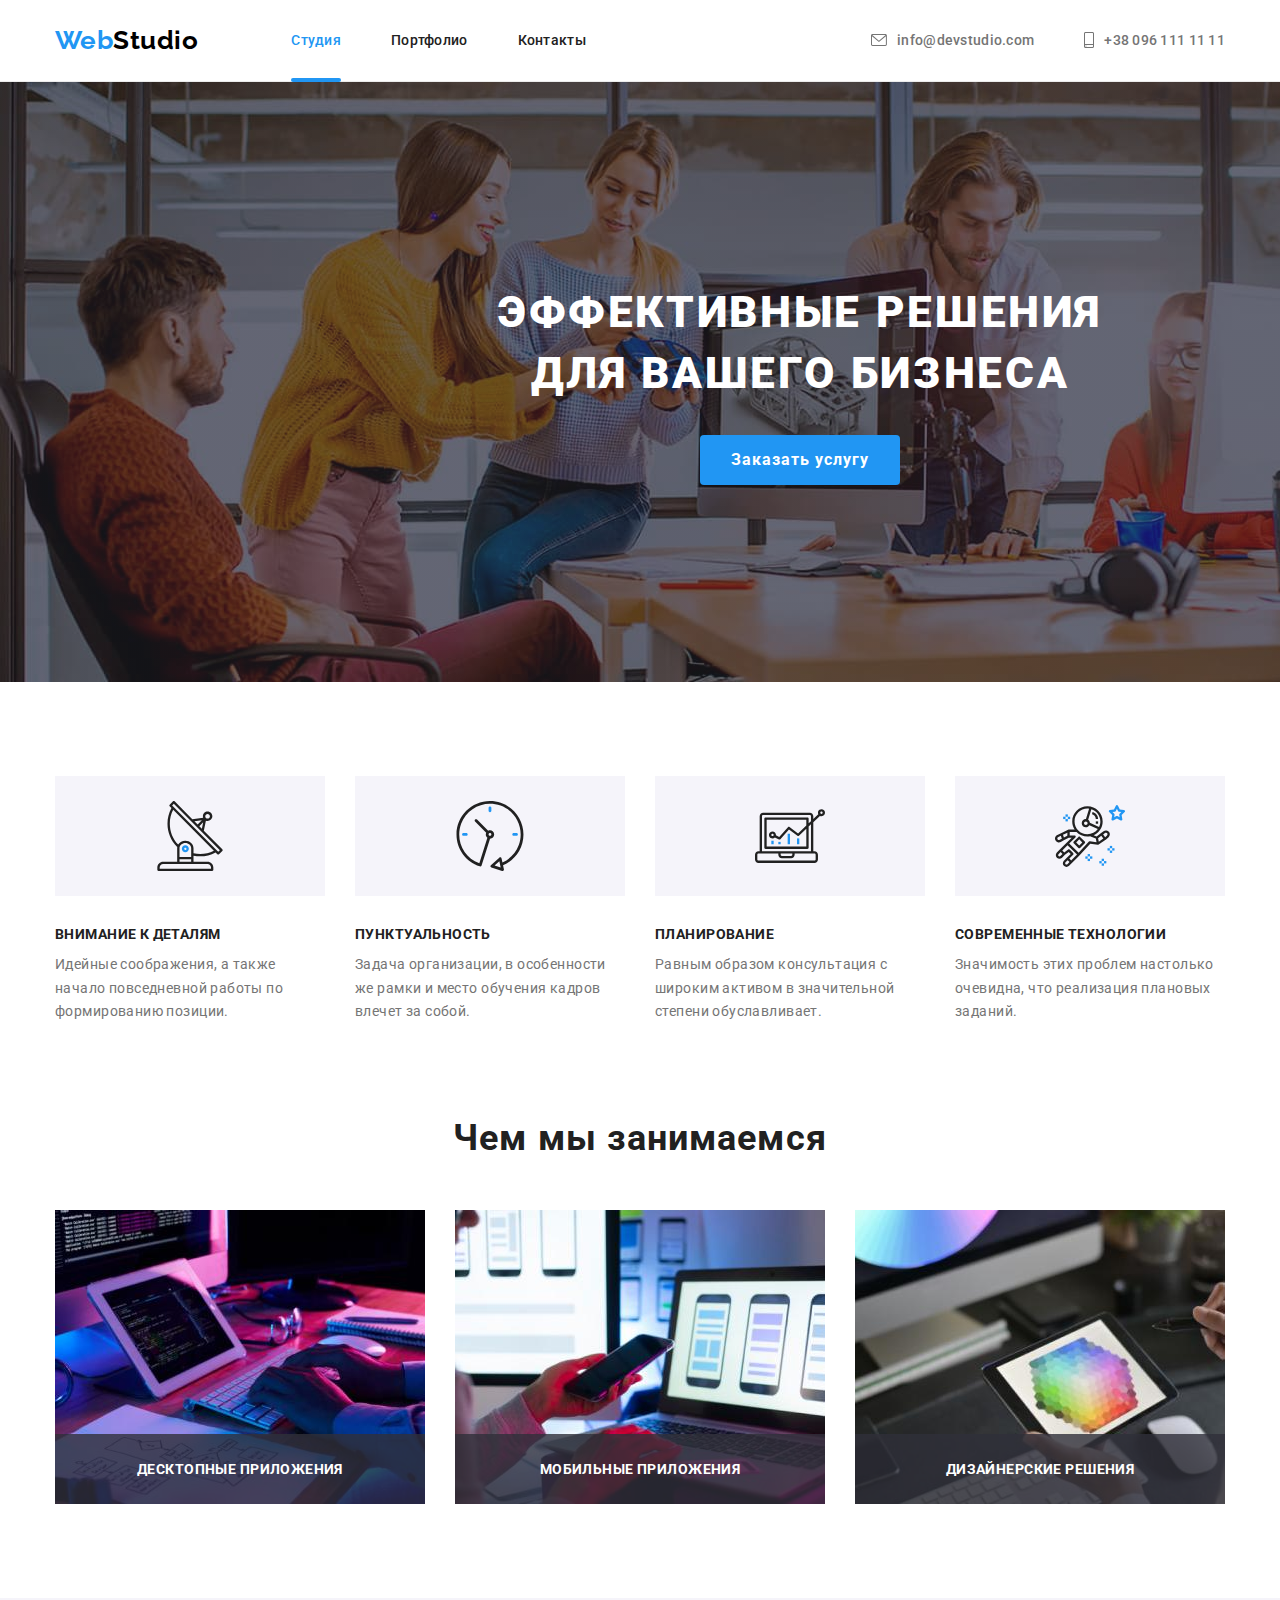
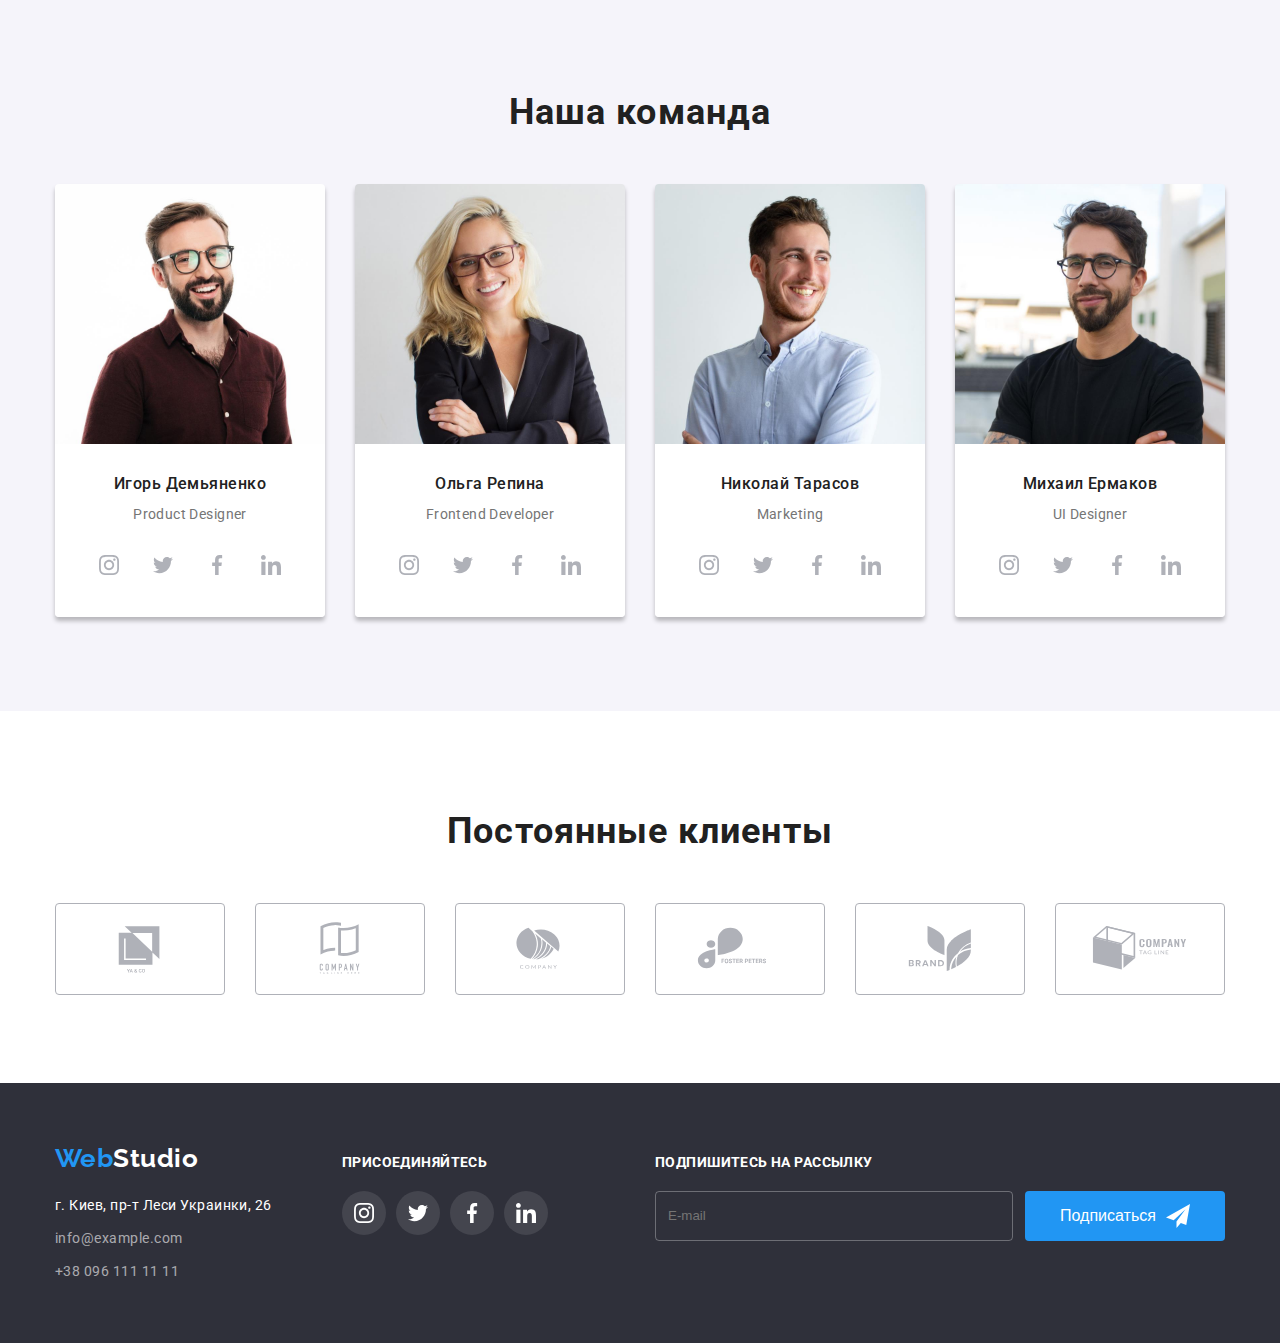
==== commit b2d52359: "hw7 +++2" ====
--- a/index.html
+++ b/index.html
@@ -410,16 +410,16 @@
 
       <section class="online">
         <p class="title__online">Подпишитесь на рассылку</p>
-        <form action="#" class="online-form">
+        <form action="#" class="online__form">
           <input 
             type="email" 
             name="online-mail"
-            class="online-input"
+            class="online__input"
             placeholder="E-mail"
             required          
           >
-          <button type="submit" class="online-button">
-            Подписаться<svg class="online-button-icon"
+          <button type="submit" class="online__button">
+            Подписаться<svg class="online__button-icon"
               width="24"
               height="24"
              ><use
--- a/css/main.min.css
+++ b/css/main.min.css
@@ -1,2 +1,2 @@
-:root{--primary-text-color: #757575;--title-text-color: #212121;--accent-color: #ffffff;--background-color: #f5f4fa;--accent-text-color: #2196f3;--background-hero: #2f303a;--address-color: #c4c4c4;--logo-color: #000000;--header-border: #ececec;--address-color: rgba(255, 255, 255, 0.6);--social-link-color: #afb1b8;--button-shadow: rgba(0, 0, 0, 0.25);--footer-social-link-color: rgba(255, 255, 255, 0.1);--input-form-border: rgba(33, 33, 33, 0.2);--time-duration: 500ms;--features-background-color: rgba(47, 48, 58, 0.8);--top-box-color: rgba(33, 150, 243, 0.9);--backdrop-color: rgba(0, 0, 0, 0.2)}.visually-hidden{position:absolute;width:1px;height:1px;margin:-1px;border:0;padding:0;white-space:nowrap;clip-path:inset(100%);clip:rect(0 0 0 0);overflow:hidden}html{box-sizing:border-box}*,*::before,*::after{box-sizing:inherit}input:-webkit-autofill,input:-webkit-autofill:hover,input:-webkit-autofill:focus,input:-webkit-autofill:active{transition:background-color 5000s ease-in-out 0s;-webkit-box-shadow:0 0 0px 1000px #fff inset}p,h1,h2,h3,h4,h5,h6{margin:0}img{display:block;max-width:100%;height:auto}.list{list-style:none;padding:0;margin:0}.page{margin:0;background-color:var(--accent-color);color:var(--primary-text-color);font-family:Roboto, sans-serif;font-style:normal;letter-spacing:0.03em}.container{text-align:center;width:1200px;margin:0px auto;padding:0 15px}.title{color:var(--title-text-color);font-weight:700;font-size:18px;line-height:2;letter-spacing:.06em}.team-social__list{display:flex;justify-content:center}.team-social__item{background-color:var(--accent-color);width:44px;height:44px;border-radius:50%;transition:background-color var(--time-duration) cubic-bezier(0.4, 0, 0.2, 1)}.team-social__item+.team-social__item{margin-left:10px}.social__link{width:100%;height:100%;display:flex;align-items:center;justify-content:center;border-radius:50%;transition:color var(--time-duration) cubic-bezier(0.4, 0, 0.2, 1),background-color var(--time-duration) cubic-bezier(0.4, 0, 0.2, 1)}.social__link:hover,.social__link:focus{background-color:var(--accent-text-color)}.social__link:hover .social__icon,.social__link:focus .social__icon{fill:var(--accent-color)}.social__icon{fill:var(--social-link-color);transition:fill var(--time-duration) cubic-bezier(0.4, 0, 0.2, 1)}.customers{justify-content:center;padding-top:100px;padding-bottom:88px}.title__customers{color:var(--title-text-color);font-weight:700;font-size:36px;line-height:1.16;letter-spacing:.03em;margin-bottom:50px}.customers__list{display:flex;justify-content:center}.customers__item{background-color:var(--accent-color);width:170px;height:92px;border:1px solid var(--social-link-color);box-sizing:border-box;border-radius:4px;transition:color var(--time-duration) cubic-bezier(0.4, 0, 0.2, 1)}.customers__item:hover,.customers__item:focus{border:1px solid var(--accent-text-color);box-sizing:border-box;border-radius:4px}.customers__item+.customers__item{margin-left:30px}.customers__link{width:100%;height:100%;display:flex;align-items:center;justify-content:center;transition:color var(--time-duration) cubic-bezier(0.4, 0, 0.2, 1)}.customers__link:hover,.customers__link:focus{background-color:var(--accent-color)}.customers__link:hover .customers__icon,.customers__link:focus .customers__icon{fill:var(--accent-text-color)}.customers__icon{fill:var(--social-link-color);transition:fill var(--time-duration) cubic-bezier(0.4, 0, 0.2, 1)}.header{border-bottom:1px solid var(--header-border)}.logo-head{display:flex;align-items:center}.link{text-decoration:none;color:inherit;transition:color var(--time-duration) cubic-bezier(0.4, 0, 0.2, 1)}.logo{color:var(--accent-text-color);font-weight:700;font-size:26px;line-height:1.2;font-family:Raleway, sans-serif;transition:color var(--time-duration) cubic-bezier(0.4, 0, 0.2, 1)}.logo:hover{color:var(--accent-text-color)}.top-logo{color:var(--logo-color)}.logo-header .logo{padding-top:24px;padding-bottom:24px}.down,.city{color:var(--accent-color)}.nav{margin-left:93px}.site-nav{display:flex;color:var(--title-text-color);font-weight:500;font-size:14px;line-height:1.2;letter-spacing:.02em;transition:color var(--time-duration) cubic-bezier(0.4, 0, 0.2, 1)}.site-nav__item+.site-nav__item{margin-left:50px}.site-nav__studio,.site-nav__portfolio,.site-nav__contacts{color:var(--title-text-color);padding-top:32px;padding-bottom:32px;display:block;transition:color var(--time-duration) cubic-bezier(0.4, 0, 0.2, 1)}.site-nav .link{position:relative}.site-nav .link:hover,.site-nav .link:focus,.site-nav .link.current{color:var(--accent-text-color)}.site-nav .link.current::after{position:absolute;content:"";width:100%;height:4px;background-color:var(--accent-text-color);left:0;bottom:-1px;box-sizing:border-box;border-radius:2px}.auth-nav{display:flex;margin-left:auto;transition:color var(--time-duration) cubic-bezier(0.4, 0, 0.2, 1)}.auth-nav__item+.auth-nav__item{margin-left:50px}.auth-nav__mail,.auth-nav__phone,.auth-nav__first-mail{display:flex;align-items:center;color:var(--primary-text-color);font-weight:500;font-size:14px;line-height:1.2;letter-spacing:.02em;padding:32px 0;transition:color var(--time-duration) cubic-bezier(0.4, 0, 0.2, 1)}.auth-nav .link:hover,.auth-nav .link:focus{color:var(--accent-text-color)}.auth-nav .link:hover .mail-icon,.auth-nav .link:focus .mail-icon,.auth-nav .link:hover .phone-icon,.auth-nav .link:focus .phone-icon{fill:var(--accent-text-color)}.mail-icon,.phone-icon{fill:currentColor;margin-right:10px;transition:fill var(--time-duration) cubic-bezier(0.4, 0, 0.2, 1)}.hero{padding-top:200px;padding-bottom:200px;background-color:var(--background-hero);background-image:linear-gradient(rgba(47,48,58,0.4), rgba(47,48,58,0.4)),url(../images/hero-bg.jpg);width:1600px;height:600px;background-repeat:no-repeat;background-position:50% 50%;background-size:cover;margin:0 auto}.hero__title{color:var(--accent-color);font-weight:900;font-size:44px;line-height:1.4;letter-spacing:.06em;width:696px;margin:0 auto 30px;text-transform:uppercase}.hero__button{color:var(--accent-color);font-weight:700;font-size:16px;line-height:1.9;letter-spacing:.06em;text-align:center;width:200px;height:50px;border-radius:4px;border:0;background-color:var(--accent-text-color);font-family:Roboto, sans-serif;cursor:pointer}.employees{display:flex}.employees .item{border-radius:4px;box-shadow:0 4px 4px 0 var(--button-shadow);overflow:hidden}.employees .item+.item{margin-left:30px}.property{padding-bottom:94px;padding-top:94px}.differences{display:flex}.differences__item{margin-right:30px;width:270px}.differences__item:last-child{margin-right:0}.property__item{display:flex;align-items:center;justify-content:center;background-color:var(--background-color);width:270px;height:120px;margin-bottom:30px}.title-features{display:inline;margin-right:auto;margin-bottom:50px}.photos{padding-bottom:94px}.features{display:flex}.features .item{position:relative}.features .item+.item{margin-left:30px}.features-text{color:var(--accent-color);font-weight:700;font-size:14px;line-height:1.2;letter-spacing:.03em;text-transform:uppercase}.features-text-box{position:absolute;background-color:var(--features-background-color);width:370px;height:70px;bottom:0;display:flex;align-items:center;justify-content:center}.projects{display:flex;flex-wrap:wrap;padding-left:0;padding-right:0;transition:color var(--time-duration) cubic-bezier(0.4, 0, 0.2, 1)}.projects .item{text-align:left;width:370px;height:404px;margin-right:30px;transition:color var(--time-duration) cubic-bezier(0.4, 0, 0.2, 1),box-shadow var(--time-duration) cubic-bezier(0.4, 0, 0.2, 1)}.projects .project-wrap:hover,.projects .project-wrap:focus{box-shadow:0 4px 4px 0 var(--button-shadow)}.project-wrap{display:block;transition:box-shadow var(--time-duration) cubic-bezier(0.4, 0, 0.2, 1)}.project-wrap:hover .project-top-text,.project-wrap:focus .project-top-text{transform:translateY(0)}.projects .item:nth-child(3n){margin-right:0}.projects .item:nth-child(n+3){margin-bottom:30px}.projects .item:nth-last-child(-n+3){margin-bottom:0}.project-item-wrap{position:relative;overflow:hidden}.project-top-text{position:absolute;top:0;left:0;height:100%;color:var(--accent-color);font-size:18px;line-height:1.55;letter-spacing:.03em;background-color:var(--top-box-color);padding:63px 24px;transform:translateY(101%);transition:transform var(--time-duration)}.address .link{color:var(--address-color)}.address .link:focus,.address .link:hover{color:var(--accent-text-color)}.footer{display:flex;padding-top:60px;padding-bottom:60px;background-color:var(--background-hero)}.bottom{display:flex;text-align:left}.footer .bottom{align-items:baseline}.page{color:var(--address-color)}.footer .mail,.footer .phone,.footer .city{font-weight:400;font-size:14px;line-height:1.7;font-style:normal;display:block}.address__item{margin-bottom:9px}.address__item:last-child{margin-bottom:0}.bottom .logo{display:flex}.logo-footer{margin-bottom:20px}.connect{margin-left:70px}.title__connect,.title__online{color:var(--accent-color);font-weight:700;font-size:14px;line-height:1.2;letter-spacing:.03em;margin-bottom:20px;text-transform:uppercase}.footer-social-item{border-radius:50%;width:44px;height:44px;transition:background-color var(--time-duration) cubic-bezier(0.4, 0, 0.2, 1)}.footer-social-link{width:100%;height:100%;display:flex;align-items:center;justify-content:center;border-radius:50%;transition:background-color var(--time-duration) cubic-bezier(0.4, 0, 0.2, 1);background-color:var(--footer-social-link-color)}.footer-social-link:hover,.footer-social-link:focus{background-color:var(--accent-text-color)}.footer-social-link:hover .footer-social-icon,.footer-social-link:focus .footer-social-icon{fill:var(--accent-color)}.footer-social-item+.footer-social-item{margin-left:10px}.footer-social-icon{fill:var(--accent-color);transition:fill var(--time-duration) cubic-bezier(0.4, 0, 0.2, 1)}.online{margin-left:auto}.online-input{background-color:transparent;width:358px;height:50px;border:1px solid var(--input-form-border);border-radius:4px;outline:none;background-color:transparent;color:var(--accent-color);transition:border-color var(--time-duration) cubic-bezier(0.4, 0, 0.2, 1)}.online-form{display:flex;align-items:center;justify-content:center}.online-title{color:var(--accent-color);font-weight:700;font-size:14px;line-height:1.2;letter-spacing:.03em;margin-bottom:20px;text-transform:uppercase}.online-button{display:flex;align-items:center;justify-content:center;border-radius:4px;padding:6px 22px;border:0;margin-left:12px;background-color:var(--accent-text-color);color:var(--accent-color);font-weight:500;font-size:16px;line-height:1.6;width:200px;height:50px;cursor:pointer;transition:color var(--time-duration) cubic-bezier(0.4, 0, 0.2, 1),background-color var(--time-duration) cubic-bezier(0.4, 0, 0.2, 1)}.online-button-icon{margin-left:10px;transition:fill var(--time-duration) cubic-bezier(0.4, 0, 0.2, 1)}.section .images{display:block}.section .customers-title,.section .images,.section .list-team{color:var(--title-text-color);font-weight:700;font-size:36px;line-height:1.16;letter-spacing:.03em;text-align:center}.section .list-team{margin-bottom:50px}.signature{background-color:var(--accent-color);padding:30px}.title-description{margin-bottom:10px;text-align:left;color:var(--title-text-color);font-weight:700;font-size:14px;line-height:1.2;letter-spacing:.03em;text-transform:uppercase}.title{color:var(--title-text-color);letter-spacing:0.06em}.title-team{color:var(--title-text-color);font-weight:500;font-size:16px;line-height:1.2;text-align:center;margin-bottom:10px}.section-content{text-align:left;color:var(--primary-text-color);font-weight:400;font-size:14px;line-height:1.71;letter-spacing:.03em}.profession{text-align:center;margin-bottom:16px}.team{background-color:var(--background-color);padding-bottom:94px;padding-top:94px}.portfolio-section{padding:94px 0;transition:color var(--time-duration) cubic-bezier(0.4, 0, 0.2, 1)}.portfolio-btns{display:flex;align-items:center;justify-content:center;margin-bottom:50px}.portfolio-btns .current{background-color:var(--accent-text-color);color:var(--accent-color);box-shadow:0 4px 4px 0 var(--button-shadow)}.btns-list:first-child{margin-left:0}.btns-list{margin-left:8px;transition:background-color var(--time-duration) cubic-bezier(0.4, 0, 0.2, 1)}.portfolio-button{border-radius:4px;padding:6px 22px;border:0;background-color:var(--background-color);color:var(--title-text-color);font-weight:500;font-size:16px;line-height:1.6;cursor:pointer;transition:color var(--time-duration) cubic-bezier(0.4, 0, 0.2, 1),background-color var(--time-duration) cubic-bezier(0.4, 0, 0.2, 1),box-shadow var(--time-duration) cubic-bezier(0.4, 0, 0.2, 1)}.portfolio-button:hover,.portfolio-button:focus,.portfolio-button:active{background-color:var(--accent-text-color);color:var(--accent-color);box-shadow:0 4px 4px 0 var(--button-shadow)}.title .sites{font-weight:700;font-size:18px;line-height:2;letter-spacing:.06em;margin-bottom:4px}.description-photo{padding:20px 24px;border:1px solid var(--header-border);border-top:0}.section .content{color:var(--primary-text-color);font-size:16px;line-height:1.87}.backdrop{position:fixed;width:100vw;height:100vh;background-color:var(--backdrop-color);top:0;left:0;transition:opacity var(--time-duration),visibility var(--time-duration)}.modal{position:absolute;padding:40px;top:50%;left:50%;transform:rotate(0) translate(-50%, -50%);transition:transform var(--time-duration);width:528px;height:581px;background-color:var(--background-color);border-radius:5px}.modal-form{margin-top:30px}.modal-form__field{margin-bottom:10px}.modal-form__field:last-child{margin-bottom:0}.modal-input__wrap{position:relative}.modal-input__text{color:var(--primary-text-color);font-weight:400;font-size:12px;line-height:1.16;letter-spacing:.01;display:block;margin-bottom:5px}.modal-input{display:block;width:100%;height:40px;border:1px solid var(--input-form-border);border-radius:4px;padding-left:48px;padding-right:31px;outline:none;background-color:transparent;transition:border-color var(--time-duration) cubic-bezier(0.4, 0, 0.2, 1);color:var(--logo-color)}.modal-input:focus+.input-icon,.modal-input:hover+.input-icon{fill:var(--accent-text-color)}.modal-input:hover,.modal-input:focus{border-color:var(--accent-text-color)}.modal__text{display:block;width:100%;height:100px;border:1px solid var(--input-form-border);border-radius:4px;outline:none;padding:10px;resize:none;background-color:transparent;color:var(--logo-color);transition:border-color var(--time-duration) cubic-bezier(0.4, 0, 0.2, 1)}.modal__text:focus,.modal__text:hover{border-color:var(--accent-text-color)}.input__icon{position:absolute;top:50%;transform:translateY(-50%);left:12px;transition:fill var(--time-duration) cubic-bezier(0.4, 0, 0.2, 1)}.icon-close{transition:fill var(--time-duration) cubic-bezier(0.4, 0, 0.2, 1)}.modal-close__button-link:hover .icon-close{fill:var(--accent-text-color)}.modal-close__button{position:absolute;top:8px;right:8px;width:30px;height:30px;background-color:transparent;border-radius:50%;border:1px solid var(--address-color);display:flex;align-items:center;justify-content:center;transition:fill var(--time-duration) cubic-bezier(0.4, 0, 0.2, 1)}.modal-close__button:hover,.modal-close__button:focus{fill:var(--accent-text-color)}.modal__title{position:absolute;color:var(--title-text-color);font-weight:700;font-size:20px;line-height:1.15;letter-spacing:.03em;text-align:center;margin-bottom:12px}.modal-submit__button{display:flex;align-items:center;justify-content:center;border-radius:4px;border:0;background-color:var(--accent-text-color);color:var(--accent-color);font-weight:500;font-size:16px;line-height:1.6;width:200px;height:50px;cursor:pointer;transition:color var(--time-duration) cubic-bezier(0.4, 0, 0.2, 1),background-color var(--time-duration) cubic-bezier(0.4, 0, 0.2, 1);margin:30px auto}.check-wrap{margin-top:20px}.modal-check-text{display:flex;align-items:center;color:var(--primary-text-color);font-weight:400;font-size:14px;line-height:1.71;letter-spacing:.03em}.modal-check-text span{width:16px;height:15px;border:2px solid var(--logo-color);margin-right:5px;border-radius:2px;display:flex;align-items:center;justify-content:center}.modal-check:checked+.modal-check-text span{background-color:var(--accent-color);border:none}.modal-check-link{color:var(--accent-text-color);font-weight:400;font-size:14px;line-height:1.71;letter-spacing:.03em;text-decoration-line:underline;padding-left:5px}.modal-check:checked+.modal-check-text .icon-check{fill:var(--accent-text-color)}.icon-check{fill:transparent}.is-hidden{visibility:hidden;opacity:0;pointer-events:none}.backdrop.is-hidden .modal{transform:rotate(90deg)}
+:root{--primary-text-color: #757575;--title-text-color: #212121;--accent-color: #ffffff;--background-color: #f5f4fa;--accent-text-color: #2196f3;--background-hero: #2f303a;--address-color: #c4c4c4;--logo-color: #000000;--header-border: #ececec;--address-color: rgba(255, 255, 255, 0.6);--social-link-color: #afb1b8;--button-shadow: rgba(0, 0, 0, 0.25);--footer-social-link-color: rgba(255, 255, 255, 0.1);--input-form-border: rgba(33, 33, 33, 0.2);--time-duration: 500ms;--features-background-color: rgba(47, 48, 58, 0.8);--top-box-color: rgba(33, 150, 243, 0.9);--backdrop-color: rgba(0, 0, 0, 0.2);--online-input-form-border: rgba(255, 255, 255, 0.3)}.visually-hidden{position:absolute;width:1px;height:1px;margin:-1px;border:0;padding:0;white-space:nowrap;clip-path:inset(100%);clip:rect(0 0 0 0);overflow:hidden}html{box-sizing:border-box}*,*::before,*::after{box-sizing:inherit}input:-webkit-autofill,input:-webkit-autofill:hover,input:-webkit-autofill:focus,input:-webkit-autofill:active{transition:background-color 5000s ease-in-out 0s;-webkit-box-shadow:0 0 0px 1000px #fff inset}p,h1,h2,h3,h4,h5,h6{margin:0}img{display:block;max-width:100%;height:auto}.list{list-style:none;padding:0;margin:0}.page{margin:0;background-color:var(--accent-color);color:var(--primary-text-color);font-family:Roboto, sans-serif;font-style:normal;letter-spacing:0.03em}.container{text-align:center;width:1200px;margin:0px auto;padding:0 15px}.title{color:var(--title-text-color);font-weight:700;font-size:18px;line-height:2;letter-spacing:.06em}.team-social__list{display:flex;justify-content:center}.team-social__item{background-color:var(--accent-color);width:44px;height:44px;border-radius:50%;transition:background-color var(--time-duration) cubic-bezier(0.4, 0, 0.2, 1)}.team-social__item+.team-social__item{margin-left:10px}.social__link{width:100%;height:100%;display:flex;align-items:center;justify-content:center;border-radius:50%;transition:color var(--time-duration) cubic-bezier(0.4, 0, 0.2, 1),background-color var(--time-duration) cubic-bezier(0.4, 0, 0.2, 1)}.social__link:hover,.social__link:focus{background-color:var(--accent-text-color)}.social__link:hover .social__icon,.social__link:focus .social__icon{fill:var(--accent-color)}.social__icon{fill:var(--social-link-color);transition:fill var(--time-duration) cubic-bezier(0.4, 0, 0.2, 1)}.customers{justify-content:center;padding-top:100px;padding-bottom:88px}.title__customers{color:var(--title-text-color);font-weight:700;font-size:36px;line-height:1.16;letter-spacing:.03em;margin-bottom:50px}.customers__list{display:flex;justify-content:center}.customers__item{background-color:var(--accent-color);width:170px;height:92px;border:1px solid var(--social-link-color);box-sizing:border-box;border-radius:4px;transition:color var(--time-duration) cubic-bezier(0.4, 0, 0.2, 1)}.customers__item:hover,.customers__item:focus{border:1px solid var(--accent-text-color);box-sizing:border-box;border-radius:4px}.customers__item+.customers__item{margin-left:30px}.customers__link{width:100%;height:100%;display:flex;align-items:center;justify-content:center;transition:color var(--time-duration) cubic-bezier(0.4, 0, 0.2, 1)}.customers__link:hover,.customers__link:focus{background-color:var(--accent-color)}.customers__link:hover .customers__icon,.customers__link:focus .customers__icon{fill:var(--accent-text-color)}.customers__icon{fill:var(--social-link-color);transition:fill var(--time-duration) cubic-bezier(0.4, 0, 0.2, 1)}.header{border-bottom:1px solid var(--header-border)}.logo-head{display:flex;align-items:center}.link{text-decoration:none;color:inherit;transition:color var(--time-duration) cubic-bezier(0.4, 0, 0.2, 1)}.logo{color:var(--accent-text-color);font-weight:700;font-size:26px;line-height:1.2;font-family:Raleway, sans-serif;transition:color var(--time-duration) cubic-bezier(0.4, 0, 0.2, 1)}.logo:hover{color:var(--accent-text-color)}.top-logo{color:var(--logo-color)}.logo-header .logo{padding-top:24px;padding-bottom:24px}.down,.city{color:var(--accent-color)}.nav{margin-left:93px}.site-nav{display:flex;color:var(--title-text-color);font-weight:500;font-size:14px;line-height:1.2;letter-spacing:.02em;transition:color var(--time-duration) cubic-bezier(0.4, 0, 0.2, 1)}.site-nav__item+.site-nav__item{margin-left:50px}.site-nav__studio,.site-nav__portfolio,.site-nav__contacts{color:var(--title-text-color);padding-top:32px;padding-bottom:32px;display:block;transition:color var(--time-duration) cubic-bezier(0.4, 0, 0.2, 1)}.site-nav .link{position:relative}.site-nav .link:hover,.site-nav .link:focus,.site-nav .link.current{color:var(--accent-text-color)}.site-nav .link.current::after{position:absolute;content:"";width:100%;height:4px;background-color:var(--accent-text-color);left:0;bottom:-1px;box-sizing:border-box;border-radius:2px}.auth-nav{display:flex;margin-left:auto;transition:color var(--time-duration) cubic-bezier(0.4, 0, 0.2, 1)}.auth-nav__item+.auth-nav__item{margin-left:50px}.auth-nav__mail,.auth-nav__phone,.auth-nav__first-mail{display:flex;align-items:center;color:var(--primary-text-color);font-weight:500;font-size:14px;line-height:1.2;letter-spacing:.02em;padding:32px 0;transition:color var(--time-duration) cubic-bezier(0.4, 0, 0.2, 1)}.auth-nav .link:hover,.auth-nav .link:focus{color:var(--accent-text-color)}.auth-nav .link:hover .mail-icon,.auth-nav .link:focus .mail-icon,.auth-nav .link:hover .phone-icon,.auth-nav .link:focus .phone-icon{fill:var(--accent-text-color)}.mail-icon,.phone-icon{fill:currentColor;margin-right:10px;transition:fill var(--time-duration) cubic-bezier(0.4, 0, 0.2, 1)}.hero{padding-top:200px;padding-bottom:200px;background-color:var(--background-hero);background-image:linear-gradient(rgba(47,48,58,0.4), rgba(47,48,58,0.4)),url(../images/hero-bg.jpg);width:1600px;height:600px;background-repeat:no-repeat;background-position:50% 50%;background-size:cover;margin:0 auto}.hero__title{color:var(--accent-color);font-weight:900;font-size:44px;line-height:1.4;letter-spacing:.06em;width:696px;margin:0 auto 30px;text-transform:uppercase}.hero__button{color:var(--accent-color);font-weight:700;font-size:16px;line-height:1.9;letter-spacing:.06em;text-align:center;width:200px;height:50px;border-radius:4px;border:0;background-color:var(--accent-text-color);font-family:Roboto, sans-serif;cursor:pointer}.employees{display:flex}.employees .item{border-radius:4px;box-shadow:0 4px 4px 0 var(--button-shadow);overflow:hidden}.employees .item+.item{margin-left:30px}.property{padding-bottom:94px;padding-top:94px}.differences{display:flex}.differences__item{margin-right:30px;width:270px}.differences__item:last-child{margin-right:0}.property__item{display:flex;align-items:center;justify-content:center;background-color:var(--background-color);width:270px;height:120px;margin-bottom:30px}.title-features{display:inline;margin-right:auto;margin-bottom:50px}.photos{padding-bottom:94px}.features{display:flex}.features .item{position:relative}.features .item+.item{margin-left:30px}.features-text{color:var(--accent-color);font-weight:700;font-size:14px;line-height:1.2;letter-spacing:.03em;text-transform:uppercase}.features-text-box{position:absolute;background-color:var(--features-background-color);width:370px;height:70px;bottom:0;display:flex;align-items:center;justify-content:center}.projects{display:flex;flex-wrap:wrap;padding-left:0;padding-right:0;transition:color var(--time-duration) cubic-bezier(0.4, 0, 0.2, 1)}.projects .item{text-align:left;width:370px;height:404px;margin-right:30px;transition:color var(--time-duration) cubic-bezier(0.4, 0, 0.2, 1),box-shadow var(--time-duration) cubic-bezier(0.4, 0, 0.2, 1)}.projects .project__wrap:hover,.projects .project__wrap:focus{box-shadow:0 4px 4px 0 var(--button-shadow)}.project__wrap{display:block;transition:box-shadow var(--time-duration) cubic-bezier(0.4, 0, 0.2, 1)}.project__wrap:hover .project__top-text,.project__wrap:focus .project__top-text{transform:translateY(0)}.projects .item:nth-child(3n){margin-right:0}.projects .item:nth-child(n+3){margin-bottom:30px}.projects .item:nth-last-child(-n+3){margin-bottom:0}.project__item-wrap{position:relative;overflow:hidden}.project__top-text{position:absolute;top:0;left:0;height:100%;color:var(--accent-color);font-size:18px;line-height:1.55;letter-spacing:.03em;background-color:var(--top-box-color);padding:63px 24px;transform:translateY(101%);transition:transform var(--time-duration)}.address .link{color:var(--address-color)}.address .link:focus,.address .link:hover{color:var(--accent-text-color)}.footer{display:flex;padding-top:60px;padding-bottom:60px;background-color:var(--background-hero)}.bottom{display:flex;text-align:left;align-items:baseline}.footer .bottom{align-items:baseline}.page{color:var(--address-color)}.footer .mail,.footer .phone,.footer .city{font-weight:400;font-size:14px;line-height:1.7;font-style:normal;display:block}.address__item{margin-bottom:9px}.address__item:last-child{margin-bottom:0}.bottom .logo{display:flex}.logo-footer{margin-bottom:20px}.connect{margin-left:70px}.title__connect,.title__online{color:var(--accent-color);font-weight:700;font-size:14px;line-height:1.2;letter-spacing:.03em;margin-bottom:20px;text-transform:uppercase}.footer-social-item{border-radius:50%;width:44px;height:44px;transition:background-color var(--time-duration) cubic-bezier(0.4, 0, 0.2, 1)}.footer-social-link{width:100%;height:100%;display:flex;align-items:center;justify-content:center;border-radius:50%;transition:background-color var(--time-duration) cubic-bezier(0.4, 0, 0.2, 1);background-color:var(--footer-social-link-color)}.footer-social-link:hover,.footer-social-link:focus{background-color:var(--accent-text-color)}.footer-social-link:hover .footer-social-icon,.footer-social-link:focus .footer-social-icon{fill:var(--accent-color)}.footer-social-item+.footer-social-item{margin-left:10px}.footer-social-icon{fill:var(--accent-color);transition:fill var(--time-duration) cubic-bezier(0.4, 0, 0.2, 1)}.online{margin-left:auto}.online__input{background-color:transparent;width:358px;height:50px;border-radius:4px;outline:none;padding-left:12px;color:var(--accent-color);border:1px solid var(--online-input-form-border)}.online__form{display:flex;align-items:center;justify-content:center}.online__button{display:flex;align-items:center;justify-content:center;border-radius:4px;padding:6px 22px;border:0;margin-left:12px;background-color:var(--accent-text-color);color:var(--accent-color);font-weight:500;font-size:16px;line-height:1.6;width:200px;height:50px;cursor:pointer;transition:color var(--time-duration) cubic-bezier(0.4, 0, 0.2, 1),background-color var(--time-duration) cubic-bezier(0.4, 0, 0.2, 1)}.online__button-icon{margin-left:10px;transition:fill var(--time-duration) cubic-bezier(0.4, 0, 0.2, 1)}.section .images{display:block}.section .customers-title,.section .images,.section .list-team{color:var(--title-text-color);font-weight:700;font-size:36px;line-height:1.16;letter-spacing:.03em;text-align:center}.section .list-team{margin-bottom:50px}.signature{background-color:var(--accent-color);padding:30px}.title-description{margin-bottom:10px;text-align:left;color:var(--title-text-color);font-weight:700;font-size:14px;line-height:1.2;letter-spacing:.03em;text-transform:uppercase}.title{color:var(--title-text-color);letter-spacing:0.06em}.title-team{color:var(--title-text-color);font-weight:500;font-size:16px;line-height:1.2;text-align:center;margin-bottom:10px}.section-content{text-align:left;color:var(--primary-text-color);font-weight:400;font-size:14px;line-height:1.71;letter-spacing:.03em}.profession{text-align:center;margin-bottom:16px}.team{background-color:var(--background-color);padding-bottom:94px;padding-top:94px}.portfolio-section{padding:94px 0;transition:color var(--time-duration) cubic-bezier(0.4, 0, 0.2, 1)}.portfolio-btns{display:flex;align-items:center;justify-content:center;margin-bottom:50px}.portfolio-btns .current{background-color:var(--accent-text-color);color:var(--accent-color);box-shadow:0 4px 4px 0 var(--button-shadow)}.btns-list:first-child{margin-left:0}.btns-list{margin-left:8px;transition:background-color var(--time-duration) cubic-bezier(0.4, 0, 0.2, 1)}.portfolio-button{border-radius:4px;padding:6px 22px;border:0;background-color:var(--background-color);color:var(--title-text-color);font-weight:500;font-size:16px;line-height:1.6;cursor:pointer;transition:color var(--time-duration) cubic-bezier(0.4, 0, 0.2, 1),background-color var(--time-duration) cubic-bezier(0.4, 0, 0.2, 1),box-shadow var(--time-duration) cubic-bezier(0.4, 0, 0.2, 1)}.portfolio-button:hover,.portfolio-button:focus,.portfolio-button:active{background-color:var(--accent-text-color);color:var(--accent-color);box-shadow:0 4px 4px 0 var(--button-shadow)}.title .sites{font-weight:700;font-size:18px;line-height:2;letter-spacing:.06em;margin-bottom:4px}.description-photo{padding:20px 24px;border:1px solid var(--header-border);border-top:0}.section .content{color:var(--primary-text-color);font-size:16px;line-height:1.87}.backdrop{position:fixed;width:100vw;height:100vh;background-color:var(--backdrop-color);top:0;left:0;transition:opacity var(--time-duration),visibility var(--time-duration)}.modal{position:absolute;padding:40px;top:50%;left:50%;transform:rotate(0) translate(-50%, -50%);transition:transform var(--time-duration);width:528px;height:581px;background-color:var(--background-color);border-radius:5px}.modal-form{margin-top:30px}.modal-form__field{margin-bottom:10px}.modal-form__field:last-child{margin-bottom:0}.modal-input__wrap{position:relative}.modal-input__text{color:var(--primary-text-color);font-weight:400;font-size:12px;line-height:1.16;letter-spacing:.01;display:block;margin-bottom:5px}.modal-input{display:block;width:100%;height:40px;border:1px solid var(--input-form-border);border-radius:4px;padding-left:48px;padding-right:31px;outline:none;background-color:transparent;transition:border-color var(--time-duration) cubic-bezier(0.4, 0, 0.2, 1);color:var(--logo-color)}.modal-input:focus+.input-icon,.modal-input:hover+.input-icon{fill:var(--accent-text-color)}.modal-input:hover,.modal-input:focus{border-color:var(--accent-text-color)}.modal__text{display:block;width:100%;height:100px;border:1px solid var(--input-form-border);border-radius:4px;outline:none;padding:10px;resize:none;background-color:transparent;color:var(--logo-color);transition:border-color var(--time-duration) cubic-bezier(0.4, 0, 0.2, 1)}.modal__text:focus,.modal__text:hover{border-color:var(--accent-text-color)}.input__icon{position:absolute;top:50%;transform:translateY(-50%);left:12px;transition:fill var(--time-duration) cubic-bezier(0.4, 0, 0.2, 1)}.icon-close{transition:fill var(--time-duration) cubic-bezier(0.4, 0, 0.2, 1)}.modal-close__button-link:hover .icon-close{fill:var(--accent-text-color)}.modal-close__button{position:absolute;top:8px;right:8px;width:30px;height:30px;background-color:transparent;border-radius:50%;border:1px solid var(--address-color);display:flex;align-items:center;justify-content:center;transition:fill var(--time-duration) cubic-bezier(0.4, 0, 0.2, 1)}.modal-close__button:hover,.modal-close__button:focus{fill:var(--accent-text-color)}.modal__title{position:absolute;color:var(--title-text-color);font-weight:700;font-size:20px;line-height:1.15;letter-spacing:.03em;text-align:center;margin-bottom:12px}.modal-submit__button{display:flex;align-items:center;justify-content:center;border-radius:4px;border:0;background-color:var(--accent-text-color);color:var(--accent-color);font-weight:500;font-size:16px;line-height:1.6;width:200px;height:50px;cursor:pointer;transition:color var(--time-duration) cubic-bezier(0.4, 0, 0.2, 1),background-color var(--time-duration) cubic-bezier(0.4, 0, 0.2, 1);margin:30px auto}.check-wrap{margin-top:20px}.modal-check-text{display:flex;align-items:center;color:var(--primary-text-color);font-weight:400;font-size:14px;line-height:1.71;letter-spacing:.03em}.modal-check-text span{width:16px;height:15px;border:2px solid var(--logo-color);margin-right:5px;border-radius:2px;display:flex;align-items:center;justify-content:center}.modal-check:checked+.modal-check-text span{background-color:var(--accent-color);border:none}.modal-check-link{color:var(--accent-text-color);font-weight:400;font-size:14px;line-height:1.71;letter-spacing:.03em;text-decoration-line:underline;padding-left:5px}.modal-check:checked+.modal-check-text .icon-check{fill:var(--accent-text-color)}.icon-check{fill:transparent}.is-hidden{visibility:hidden;opacity:0;pointer-events:none}.backdrop.is-hidden .modal{transform:rotate(90deg)}
 /*# sourceMappingURL=main.min.css.map */